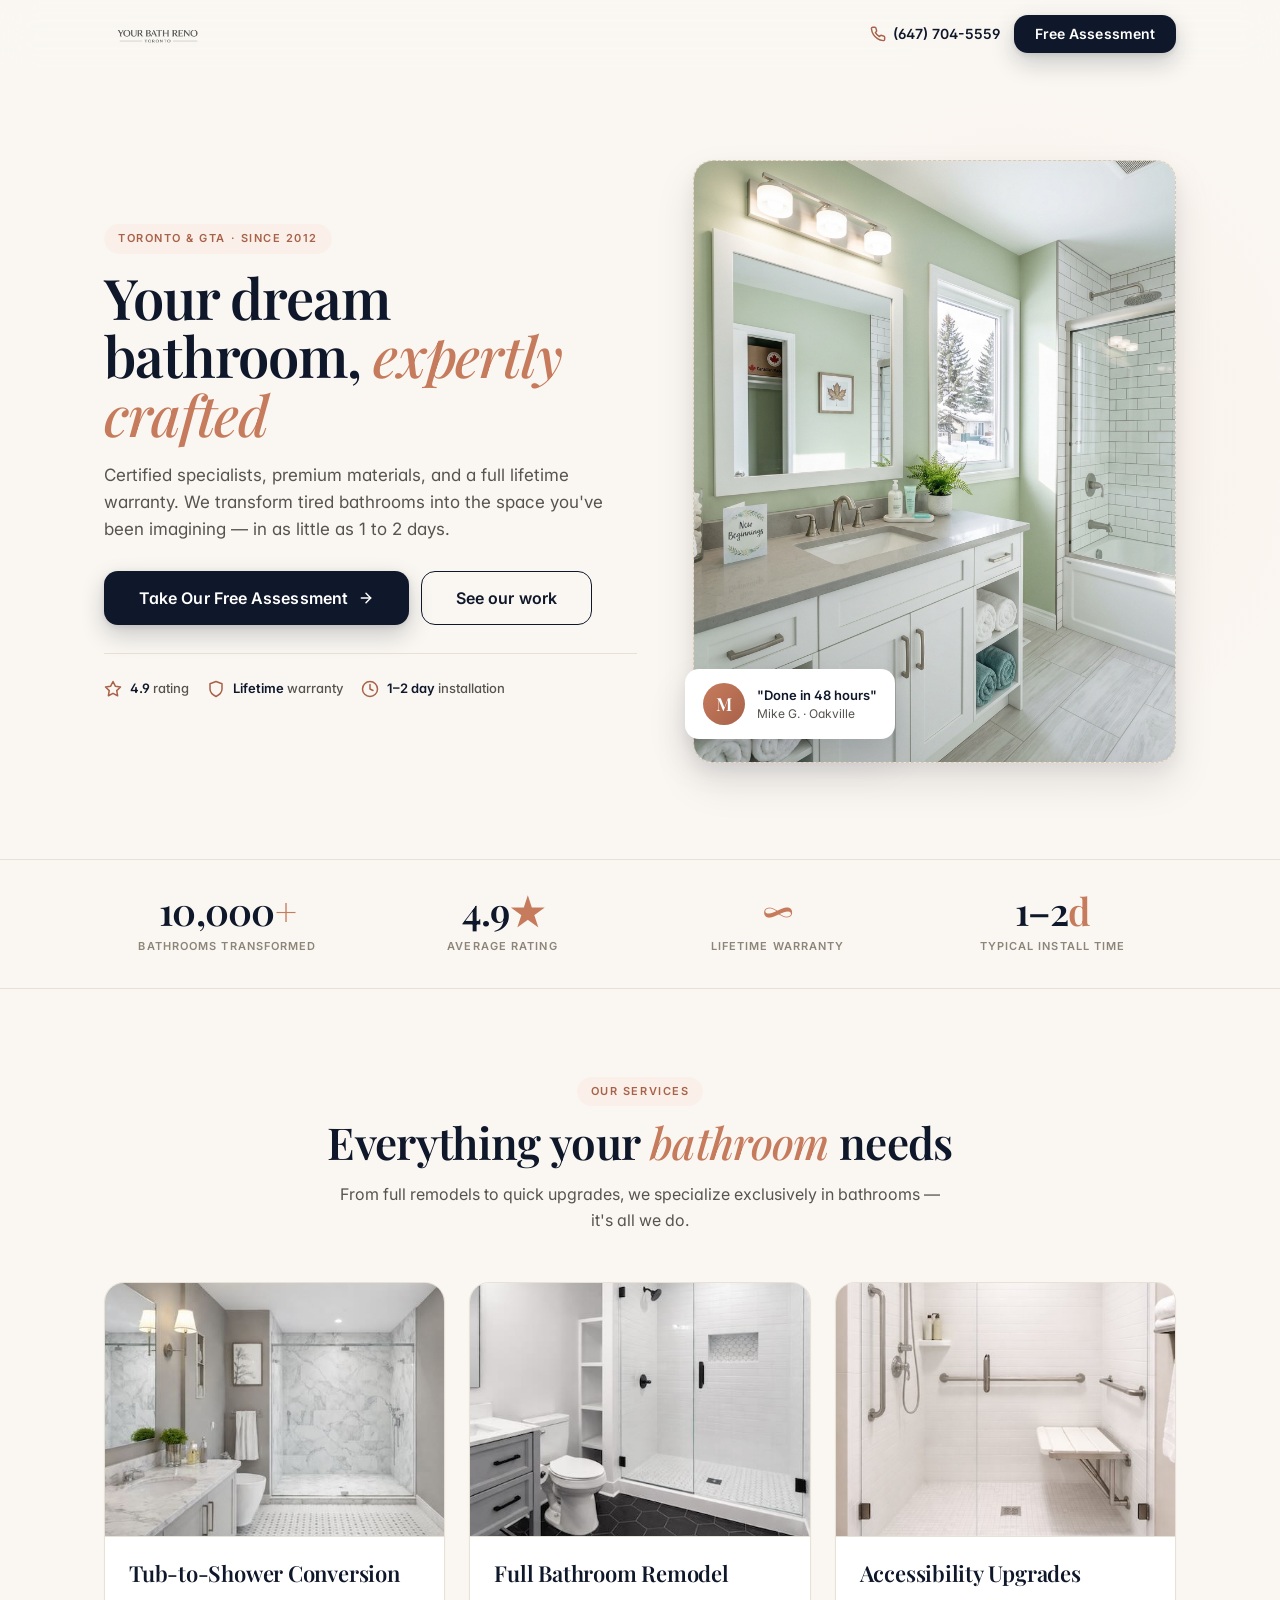
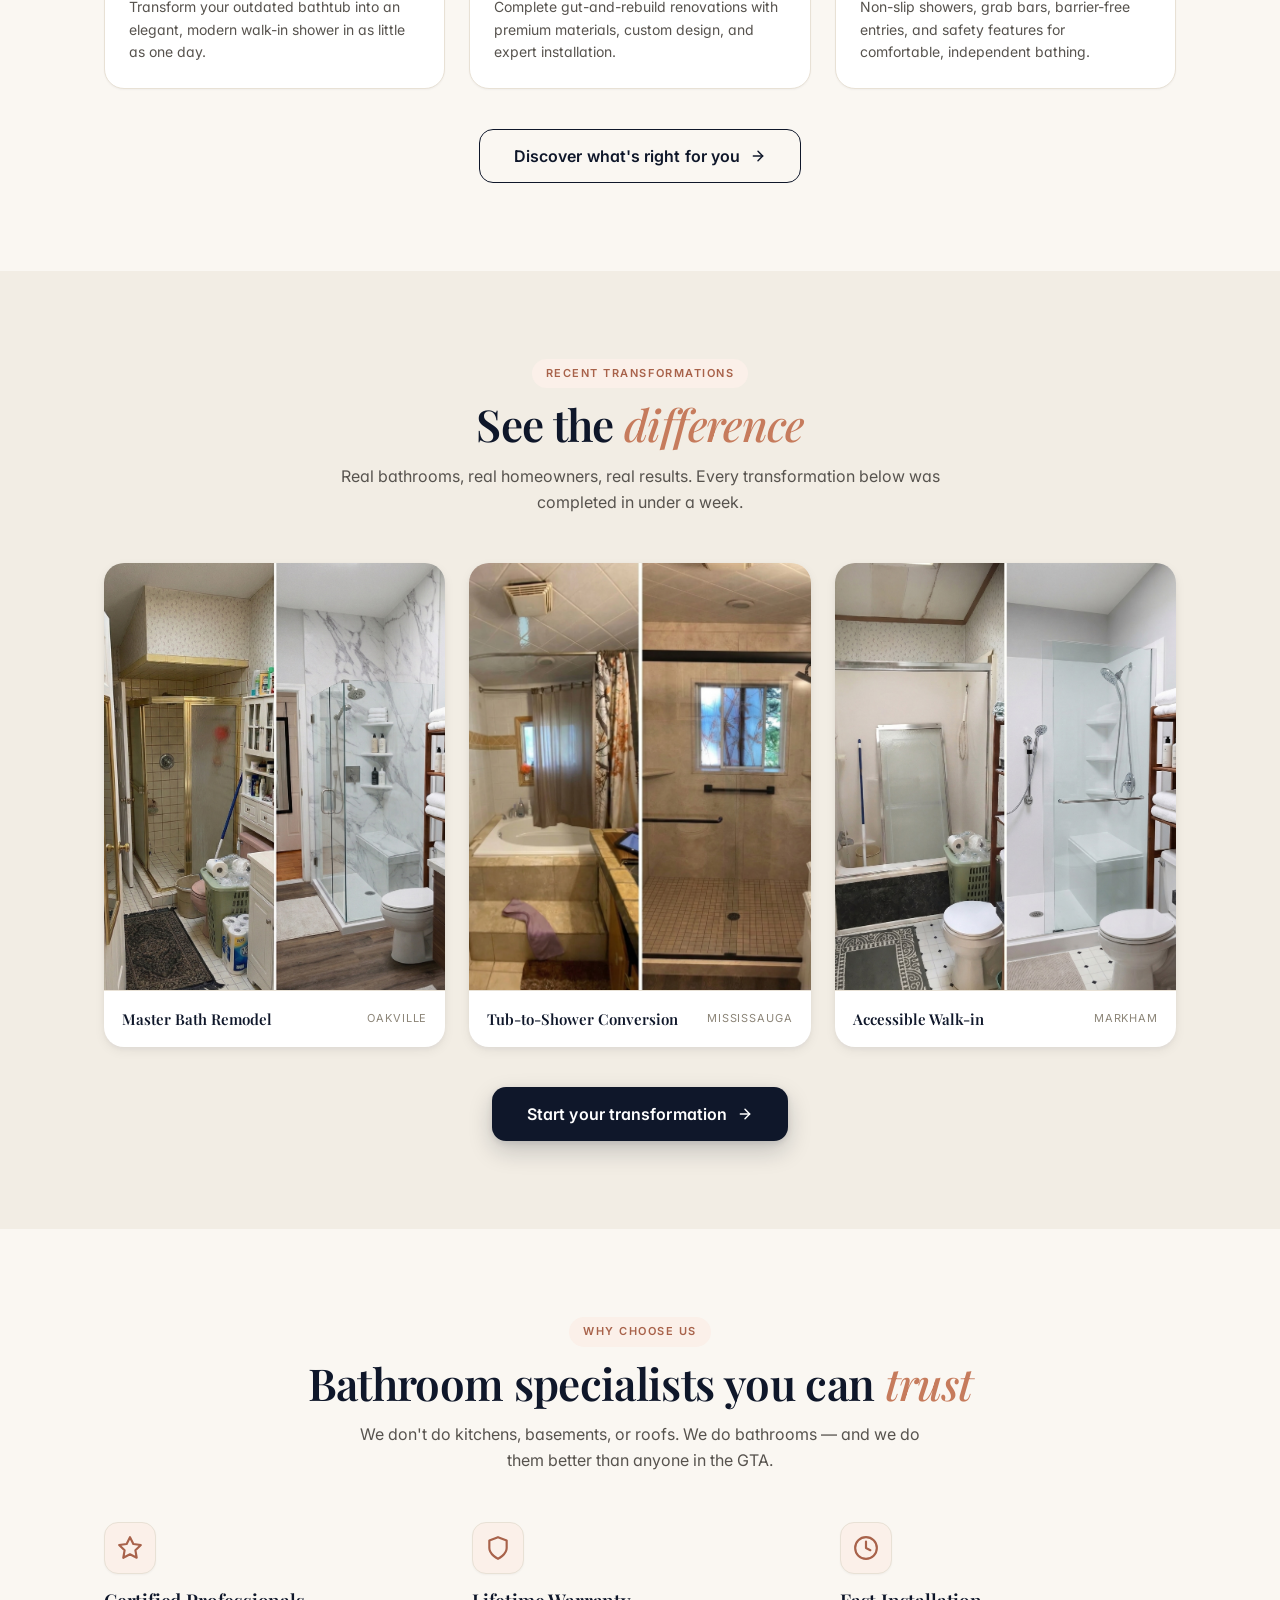
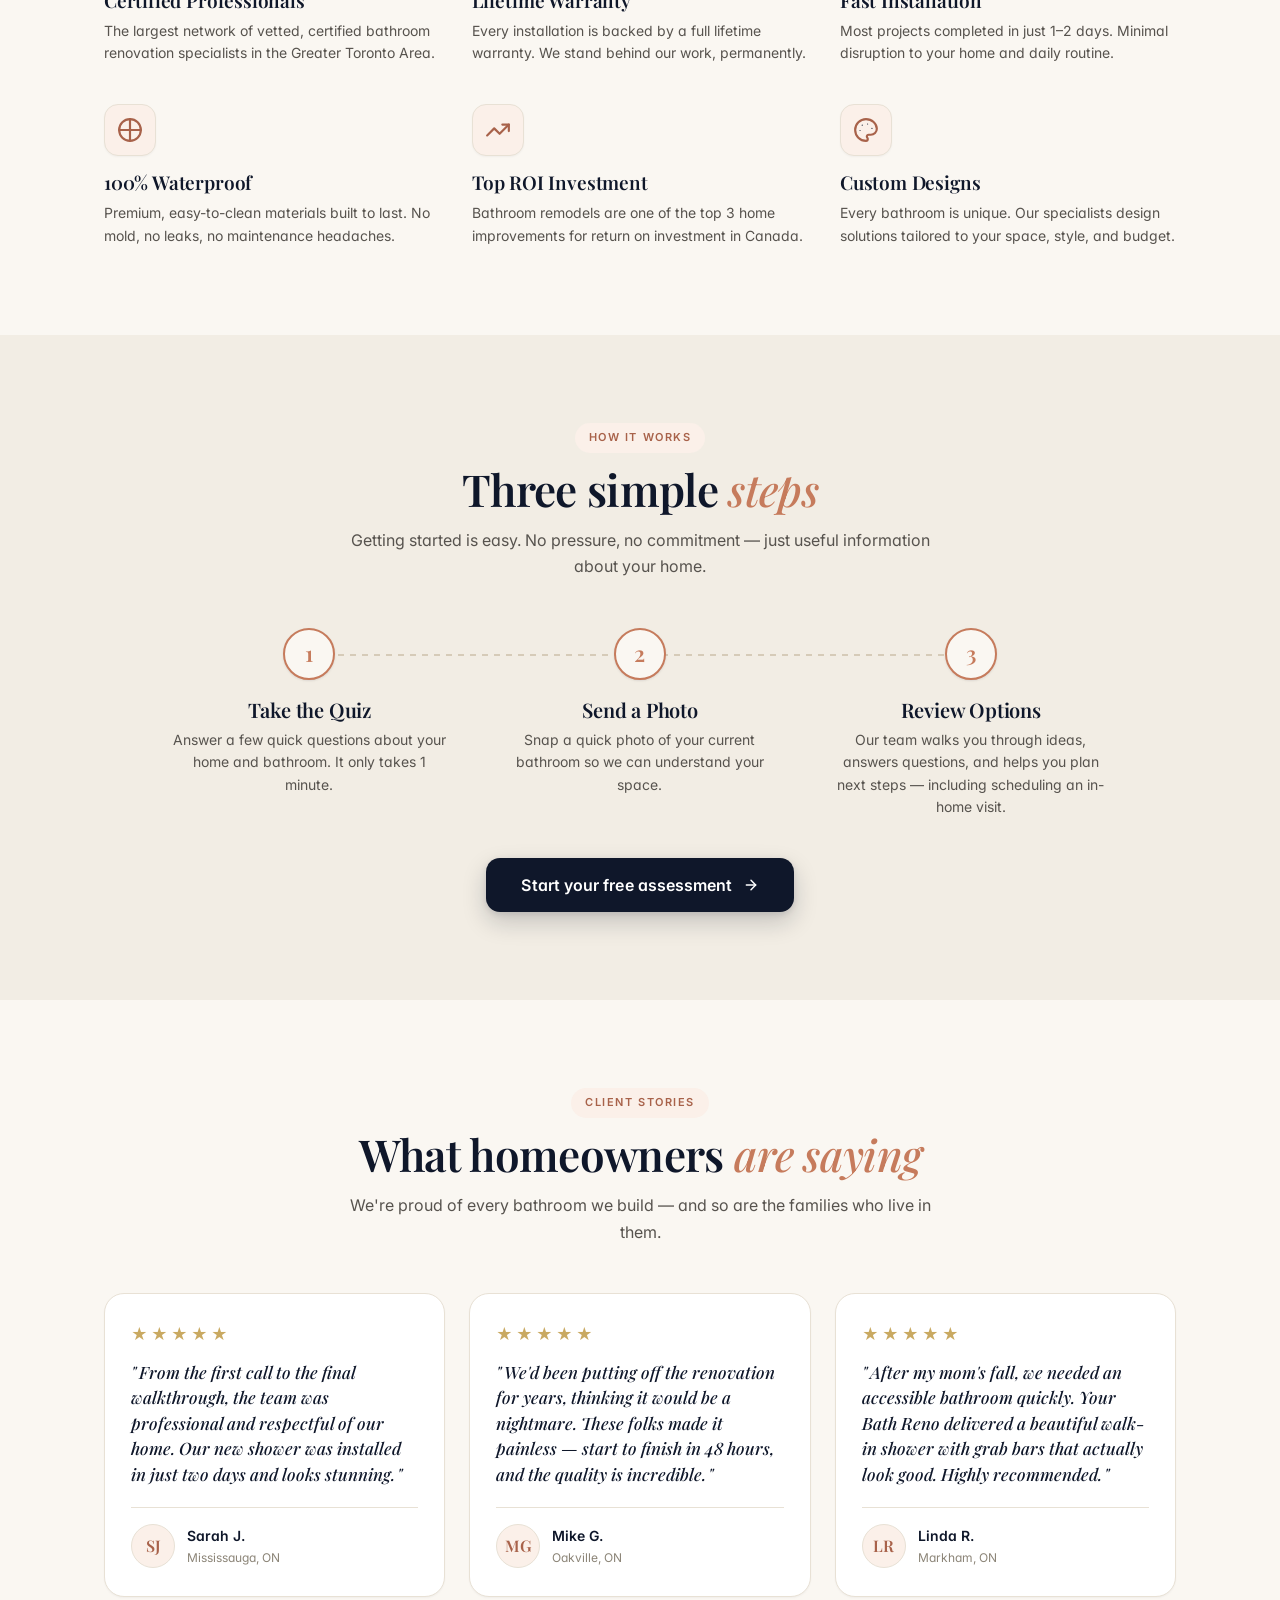
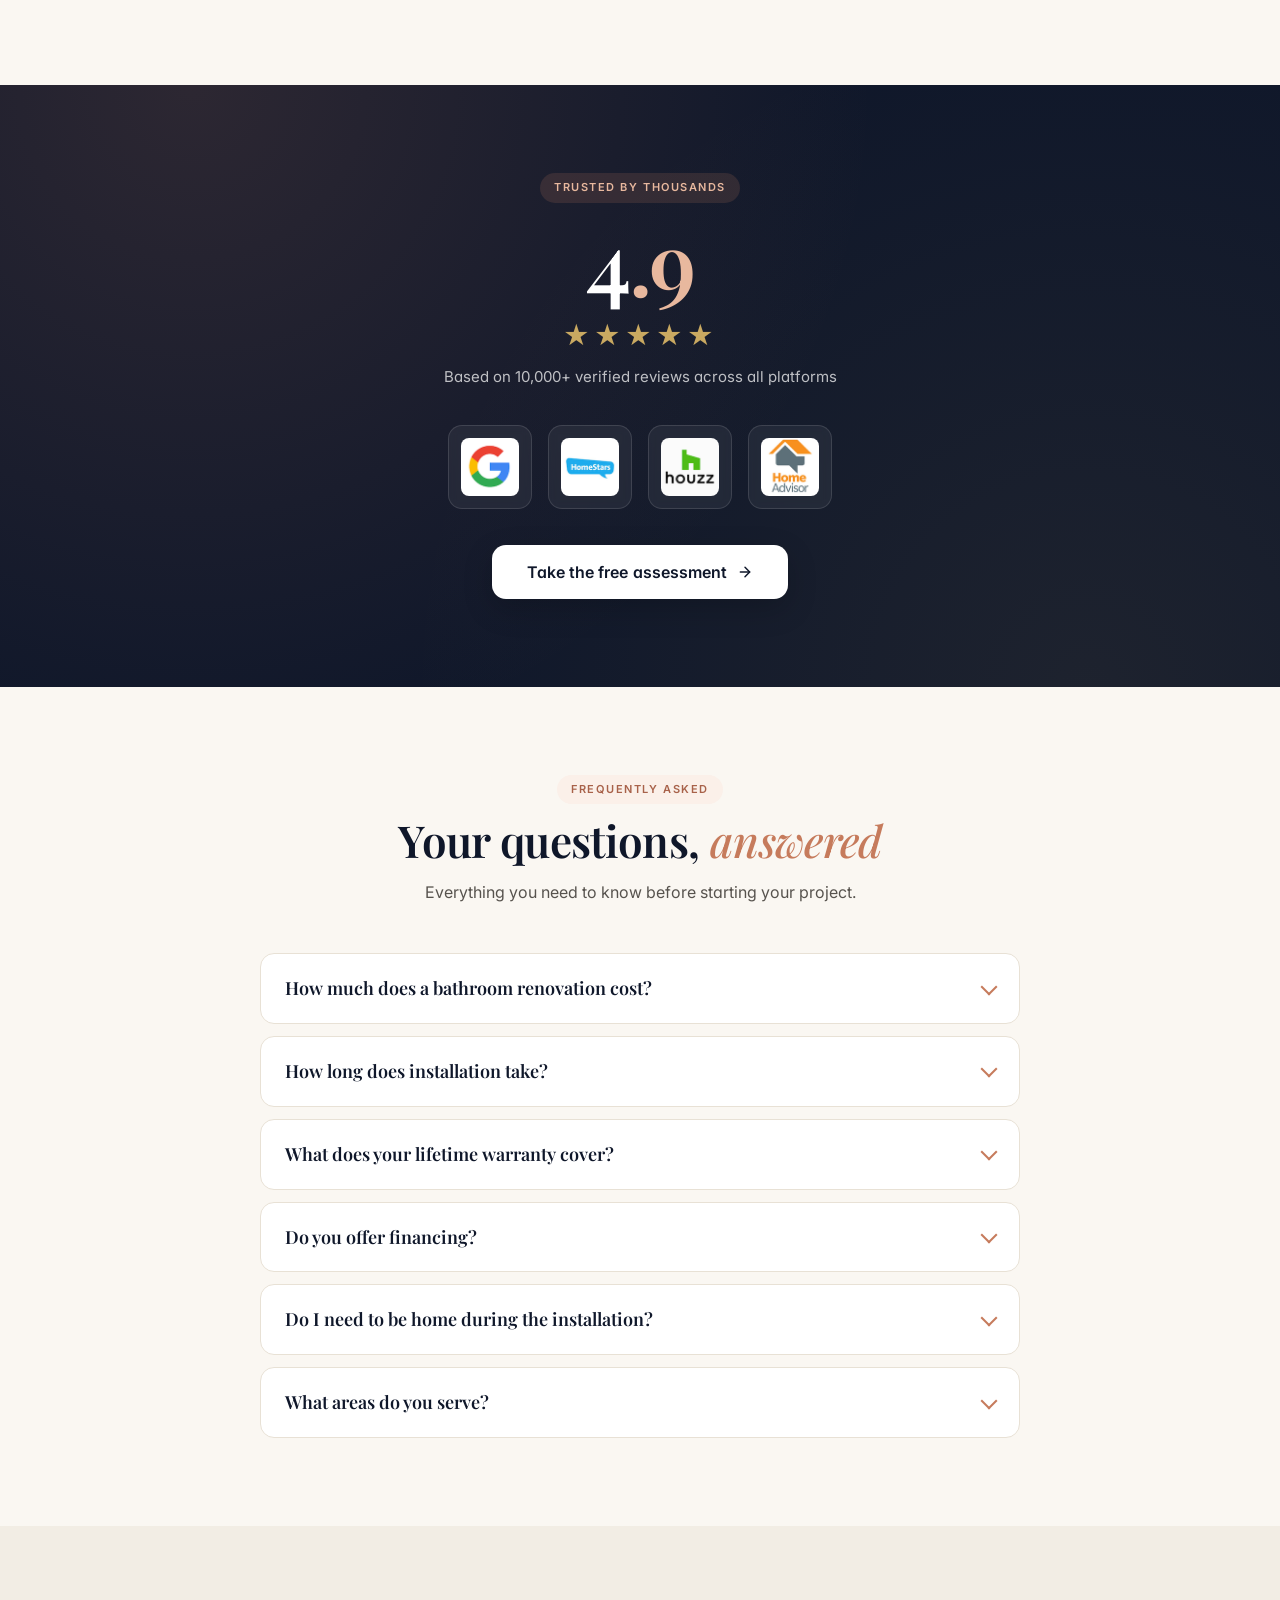
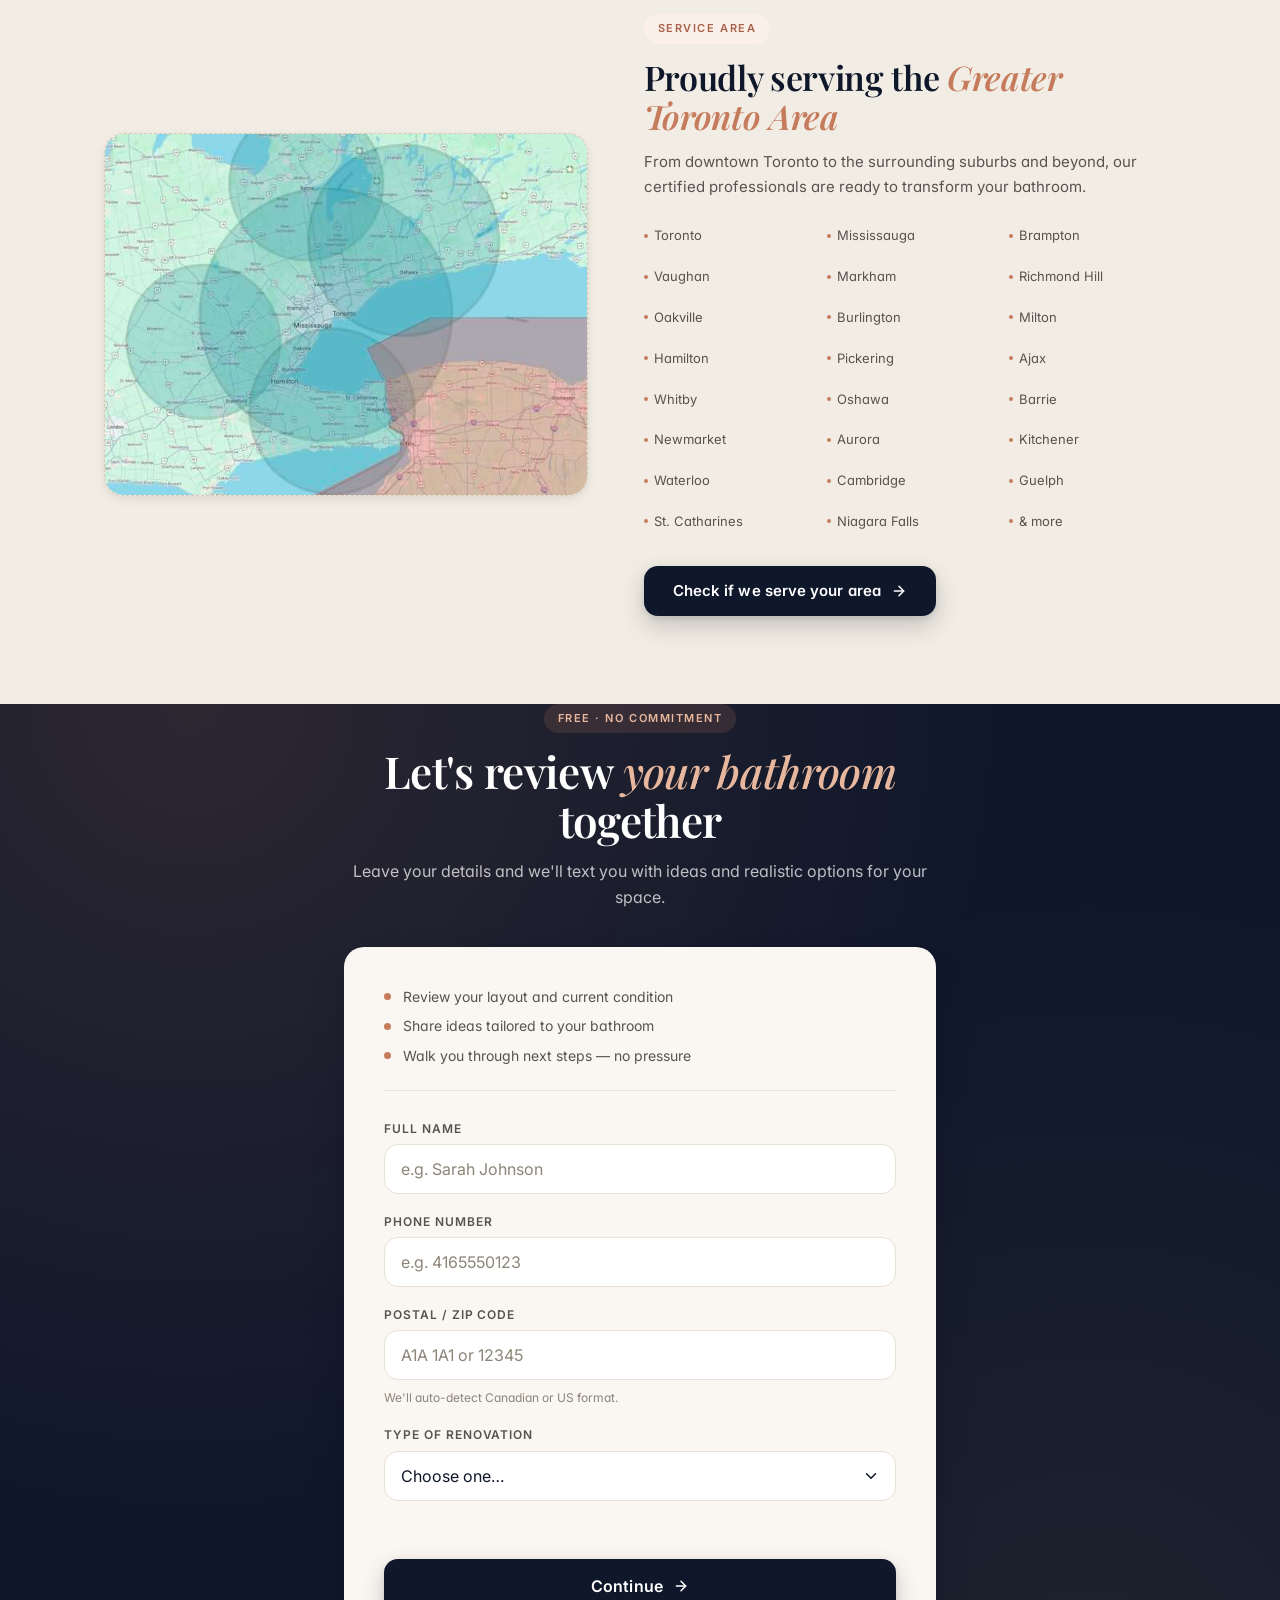
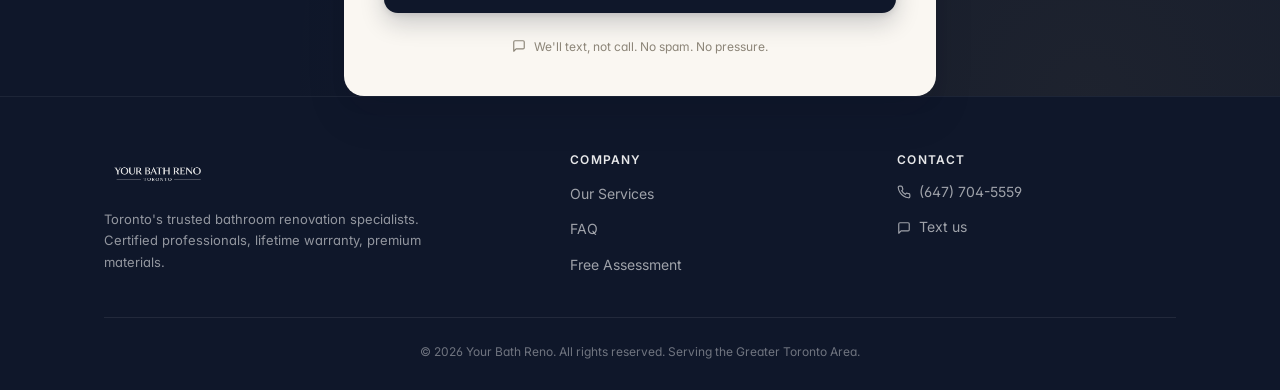
==== landing/index.html @ 9147dcaa "Agregamos formulario en versión landing Y agregamos columna de source" ====
<!DOCTYPE html>
<html lang="en">
<head>
<!-- TikTok Pixel Code Start -->
<script>
!function (w, d, t) {
  w.TiktokAnalyticsObject=t;var ttq=w[t]=w[t]||[];ttq.methods=["page","track","identify","instances","debug","on","off","once","ready","alias","group","enableCookie","disableCookie","holdConsent","revokeConsent","grantConsent"],ttq.setAndDefer=function(t,e){t[e]=function(){t.push([e].concat(Array.prototype.slice.call(arguments,0)))}};for(var i=0;i<ttq.methods.length;i++)ttq.setAndDefer(ttq,ttq.methods[i]);ttq.instance=function(t){for(
var e=ttq._i[t]||[],n=0;n<ttq.methods.length;n++)ttq.setAndDefer(e,ttq.methods[n]);return e},ttq.load=function(e,n){var r="https://analytics.tiktok.com/i18n/pixel/events.js",o=n&&n.partner;ttq._i=ttq._i||{},ttq._i[e]=[],ttq._i[e]._u=r,ttq._t=ttq._t||{},ttq._t[e]=+new Date,ttq._o=ttq._o||{},ttq._o[e]=n||{};n=document.createElement("script")
;n.type="text/javascript",n.async=!0,n.src=r+"?sdkid="+e+"&lib="+t;e=document.getElementsByTagName("script")[0];e.parentNode.insertBefore(n,e)};


  ttq.load('D79QTQBC77UA7GO2TSJG');
  ttq.page();
}(window, document, 'ttq');
</script>
<!-- TikTok Pixel Code End -->
<meta charset="UTF-8">
<meta name="viewport" content="width=device-width,initial-scale=1.0">
<meta name="apple-mobile-web-app-capable" content="yes">
<meta name="theme-color" content="#FAF7F2">
<meta property="og:title" content="Your Bath Reno — Bathroom Renovation Specialists">
<meta property="og:description" content="Toronto's trusted bathroom renovation experts. Certified professionals, lifetime warranty, premium materials.">
<meta property="og:url" content="https://yourbathreno.com">
<meta property="og:image" content="https://yourbathreno.com/preview.jpg">
<script async src="https://www.googletagmanager.com/gtag/js?id=G-YTF6K0LFGK"></script>
<script>
  window.dataLayer = window.dataLayer || [];
  function gtag(){dataLayer.push(arguments);}
  gtag('js', new Date());
  gtag('config', 'G-YTF6K0LFGK');
</script>
<title>Your Bath Reno — Bathroom Renovation Specialists | Toronto & GTA</title>
<link rel="icon" type="image/png" href="../favicon.png">
<link rel="preconnect" href="https://fonts.googleapis.com">
<link rel="preconnect" href="https://fonts.gstatic.com" crossorigin>
<link href="https://fonts.googleapis.com/css2?family=Playfair+Display:ital,wght@0,400;0,500;0,600;0,700;1,500;1,600&family=Inter:wght@400;500;600;700&display=swap" rel="stylesheet">
<style>
/* ═══════════════════════════════════════════════════════════════
   YOUR BATH RENO — LANDING PAGE
   Editorial Warm design system (matches /quiz/)
   Palette: Charcoal + Warm Cream + Copper
   Typography: Playfair Display + Inter
   ═══════════════════════════════════════════════════════════════ */

:root {
  /* Editorial Warm palette */
  --charcoal:        #0F172A;
  --charcoal-800:    #1C2433;
  --charcoal-700:    #2D3748;
  --cream:           #FAF7F2;
  --cream-dark:      #F2EDE4;
  --cream-darker:    #EAE3D4;
  --copper:          #C67B5C;
  --copper-dark:     #A8624A;
  --copper-darker:   #8A4E3A;
  --copper-light:    #E8B89E;
  --copper-tint:     #FBF0E9;
  --border:          #E8E1D5;
  --border-strong:   #D6CBB8;
  --text-dark:       #0F172A;
  --text-mid:        #57534E;
  --text-light:      #8C8578;
  --white:           #FFFFFF;
  --gold:            #C9A961;
  --danger:          #B5443A;

  --radius-sm: 8px;
  --radius:    14px;
  --radius-lg: 20px;
  --radius-xl: 24px;

  --shadow-xs: 0 1px 2px rgba(15,23,42,.04);
  --shadow-sm: 0 1px 3px rgba(15,23,42,.06), 0 1px 2px rgba(15,23,42,.04);
  --shadow:    0 4px 12px rgba(15,23,42,.06), 0 2px 4px rgba(15,23,42,.04);
  --shadow-md: 0 10px 24px rgba(15,23,42,.08), 0 4px 8px rgba(15,23,42,.04);
  --shadow-lg: 0 20px 40px rgba(15,23,42,.1), 0 8px 16px rgba(15,23,42,.05);
  --shadow-copper: 0 10px 28px rgba(198,123,92,.28), 0 2px 6px rgba(198,123,92,.15);

  --font-serif: 'Playfair Display', Georgia, 'Times New Roman', serif;
  --font-sans:  'Inter', -apple-system, BlinkMacSystemFont, 'Segoe UI', sans-serif;

  --ease: cubic-bezier(.2,.8,.2,1);
  --ease-out: cubic-bezier(0,0,.2,1);

  --max-w: 1120px;
  --max-w-text: 720px;
}

*, *::before, *::after { margin: 0; padding: 0; box-sizing: border-box; }
html {
  scroll-behavior: smooth;
  scroll-padding-top: 80px;
}
body {
  font-family: var(--font-sans);
  color: var(--text-dark);
  background: var(--cream);
  overflow-x: hidden;
  -webkit-font-smoothing: antialiased;
  -moz-osx-font-smoothing: grayscale;
  font-feature-settings: 'cv02','cv03','cv04','cv11';
  text-rendering: optimizeLegibility;
  line-height: 1.6;
}
img { display: block; max-width: 100%; }
a { color: inherit; text-decoration: none; }
button { font-family: inherit; background: none; border: 0; cursor: pointer; color: inherit; }
svg { display: block; }
h1, h2, h3, h4 { font-family: var(--font-serif); font-weight: 600; letter-spacing: -.01em; line-height: 1.15; color: var(--charcoal); }

/* ═══ Layout primitives ═══ */
.container { width: 100%; max-width: var(--max-w); margin: 0 auto; padding: 0 24px; }
.section   { padding: 88px 0; position: relative; }
.section-tight { padding: 64px 0; }
.section-alt  { background: var(--cream-dark); }
.section-dark {
  background: var(--charcoal);
  background-image:
    radial-gradient(circle at 15% 0%, rgba(198,123,92,.16), transparent 55%),
    radial-gradient(circle at 85% 100%, rgba(201,169,97,.08), transparent 55%);
  color: var(--white);
}

.eyebrow {
  display: inline-block;
  font-size: 11px;
  font-weight: 600;
  letter-spacing: .14em;
  text-transform: uppercase;
  color: var(--copper-dark);
  padding: 6px 14px;
  background: var(--copper-tint);
  border-radius: 999px;
  margin-bottom: 14px;
}
.section-dark .eyebrow {
  background: rgba(198,123,92,.16);
  color: var(--copper-light);
}
.section-heading { text-align: center; margin-bottom: 48px; }
.section-heading .eyebrow { margin-bottom: 12px; }
.section-title {
  font-size: clamp(28px, 4.5vw, 44px);
  font-weight: 600;
  color: var(--charcoal);
  line-height: 1.1;
  max-width: 720px;
  margin: 0 auto 14px;
  letter-spacing: -.015em;
}
.section-dark .section-title { color: var(--white); }
.section-title .accent { color: var(--copper); font-style: italic; font-weight: 500; }
.section-dark .section-title .accent { color: var(--copper-light); }
.section-subtitle {
  font-size: 16px;
  color: var(--text-mid);
  line-height: 1.65;
  max-width: 600px;
  margin: 0 auto;
}
.section-dark .section-subtitle { color: rgba(255,255,255,.72); }

/* ═══ Buttons ═══ */
.btn {
  display: inline-flex;
  align-items: center;
  gap: 10px;
  padding: 16px 28px;
  border-radius: var(--radius);
  font-family: var(--font-sans);
  font-size: 15px;
  font-weight: 600;
  letter-spacing: .005em;
  cursor: pointer;
  transition: all .25s var(--ease);
  border: 1.5px solid transparent;
  white-space: nowrap;
  line-height: 1;
}
.btn svg { width: 16px; height: 16px; stroke: currentColor; stroke-width: 2.2; fill: none; stroke-linecap: round; stroke-linejoin: round; }
.btn-primary {
  background: var(--charcoal);
  color: var(--white);
  box-shadow: 0 10px 24px rgba(15,23,42,.2), 0 2px 6px rgba(15,23,42,.1);
}
.btn-primary:hover { background: var(--charcoal-800); transform: translateY(-1px); }
.btn-primary:active { transform: translateY(0); }
.btn-copper {
  background: linear-gradient(135deg, var(--copper), var(--copper-dark));
  color: var(--white);
  box-shadow: var(--shadow-copper);
}
.btn-copper:hover { transform: translateY(-1px); filter: brightness(1.05); }
.btn-outline {
  background: transparent;
  color: var(--charcoal);
  border-color: var(--charcoal);
}
.btn-outline:hover { background: var(--charcoal); color: var(--white); }
.section-dark .btn-outline { color: var(--white); border-color: var(--white); }
.section-dark .btn-outline:hover { background: var(--white); color: var(--charcoal); }
.btn-white {
  background: var(--white);
  color: var(--charcoal);
  box-shadow: 0 10px 30px rgba(0,0,0,.18);
}
.btn-white:hover { transform: translateY(-1px); box-shadow: 0 14px 38px rgba(0,0,0,.25); }
.btn-lg { padding: 18px 34px; font-size: 16px; }
.cta-center { text-align: center; margin-top: 40px; }

/* ═══ Image slot (same treatment as quiz) ═══ */
.img-slot {
  position: relative;
  background: linear-gradient(135deg, var(--cream-dark), var(--cream-darker));
  border: 1.5px dashed var(--border-strong);
  border-radius: var(--radius);
  overflow: hidden;
  display: flex;
  align-items: center;
  justify-content: center;
}
.img-slot::before {
  content: attr(data-name) ' · ' attr(data-size);
  font-family: ui-monospace, 'SF Mono', Consolas, monospace;
  font-size: 10px;
  color: var(--text-light);
  padding: 8px 14px;
  text-align: center;
  background: rgba(255,255,255,.75);
  border-radius: 999px;
  white-space: nowrap;
  letter-spacing: .02em;
  z-index: 1;
}
.img-slot img {
  position: absolute;
  inset: 0;
  width: 100%;
  height: 100%;
  object-fit: cover;
  z-index: 2;
}

/* ═══ NAV ═══ */
.nav {
  position: fixed;
  top: 0; left: 0; right: 0;
  z-index: 50;
  background: rgba(250,247,242,.88);
  backdrop-filter: blur(16px);
  -webkit-backdrop-filter: blur(16px);
  border-bottom: 1px solid transparent;
  transition: all .3s var(--ease);
}
.nav.scrolled {
  background: rgba(250,247,242,.96);
  border-bottom-color: var(--border);
  box-shadow: 0 4px 12px rgba(15,23,42,.04);
}
.nav-inner {
  display: flex;
  align-items: center;
  justify-content: space-between;
  padding: 14px 24px;
  max-width: var(--max-w);
  margin: 0 auto;
  gap: 16px;
}
.nav-logo { height: 40px; width: auto; object-fit: contain; }
.nav-right { display: flex; align-items: center; gap: 14px; }
.nav-phone {
  display: none;
  align-items: center;
  gap: 7px;
  font-size: 14px;
  font-weight: 600;
  color: var(--charcoal);
}
.nav-phone svg { width: 16px; height: 16px; stroke: var(--copper-dark); stroke-width: 2.2; fill: none; stroke-linecap: round; stroke-linejoin: round; }
@media (min-width: 640px) { .nav-phone { display: inline-flex; } }
.nav-cta { padding: 11px 20px; font-size: 14px; }

/* ═══ HERO ═══ */
.hero {
  padding: 140px 0 72px;
  background: var(--cream);
  position: relative;
  overflow: hidden;
}
.hero::before {
  content: '';
  position: absolute;
  top: 0; right: -10%;
  width: 60%;
  height: 100%;
  background: radial-gradient(ellipse at center, var(--copper-tint), transparent 70%);
  pointer-events: none;
  opacity: .8;
}
.hero-inner {
  position: relative;
  z-index: 2;
  display: grid;
  grid-template-columns: 1fr;
  gap: 40px;
  align-items: center;
}
@media (min-width: 900px) {
  .hero { padding: 160px 0 96px; }
  .hero-inner { grid-template-columns: 1.05fr .95fr; gap: 56px; }
}
.hero-text { max-width: 560px; }
.hero-title {
  font-size: clamp(34px, 5.5vw, 56px);
  font-weight: 600;
  line-height: 1.05;
  letter-spacing: -.02em;
  margin-bottom: 18px;
  color: var(--charcoal);
}
.hero-title .accent { color: var(--copper); font-style: italic; font-weight: 500; }
.hero-desc {
  font-size: 17px;
  color: var(--text-mid);
  line-height: 1.6;
  margin-bottom: 28px;
  max-width: 500px;
}
.hero-actions {
  display: flex;
  gap: 12px;
  flex-wrap: wrap;
  margin-bottom: 28px;
}
.hero-badges {
  display: flex;
  align-items: center;
  gap: 18px;
  flex-wrap: wrap;
  padding-top: 24px;
  border-top: 1px solid var(--border);
}
.hero-badge {
  display: flex;
  align-items: center;
  gap: 8px;
  font-size: 13px;
  font-weight: 500;
  color: var(--text-mid);
}
.hero-badge svg { width: 18px; height: 18px; stroke: var(--copper-dark); stroke-width: 2; fill: none; stroke-linecap: round; stroke-linejoin: round; flex-shrink: 0; }
.hero-badge strong { color: var(--charcoal); font-weight: 600; }

.hero-visual { position: relative; }
.hero-visual .img-slot { aspect-ratio: 4/5; max-width: 500px; margin-left: auto; border-radius: var(--radius-lg); box-shadow: var(--shadow-lg); }
.hero-floating-card {
  position: absolute;
  left: -8px; bottom: 24px;
  background: var(--white);
  padding: 14px 18px;
  border-radius: var(--radius);
  box-shadow: var(--shadow-lg);
  display: flex;
  align-items: center;
  gap: 12px;
  max-width: 240px;
  z-index: 3;
}
@media (max-width: 899px) { .hero-floating-card { display: none; } }
.hero-floating-card .avatar {
  width: 42px; height: 42px;
  border-radius: 50%;
  background: linear-gradient(135deg, var(--copper), var(--copper-dark));
  display: flex;
  align-items: center;
  justify-content: center;
  color: var(--white);
  font-family: var(--font-serif);
  font-size: 18px;
  font-weight: 600;
  flex-shrink: 0;
}
.hero-floating-card .text { font-size: 12px; color: var(--text-mid); line-height: 1.4; }
.hero-floating-card .text strong { display: block; color: var(--charcoal); font-size: 13px; font-weight: 600; margin-bottom: 2px; }

/* ═══ TRUST BAR ═══ */
.trust-bar {
  background: var(--cream);
  border-top: 1px solid var(--border);
  border-bottom: 1px solid var(--border);
  padding: 32px 0;
}
.trust-grid {
  display: grid;
  grid-template-columns: repeat(2, 1fr);
  gap: 28px;
  text-align: center;
}
@media (min-width: 720px) { .trust-grid { grid-template-columns: repeat(4, 1fr); } }
.trust-stat .num {
  font-family: var(--font-serif);
  font-size: clamp(28px, 4vw, 38px);
  font-weight: 600;
  color: var(--charcoal);
  line-height: 1;
  letter-spacing: -.02em;
}
.trust-stat .num .copper { color: var(--copper); }
.trust-stat .label {
  font-size: 11px;
  font-weight: 600;
  color: var(--text-light);
  text-transform: uppercase;
  letter-spacing: .1em;
  margin-top: 8px;
}

/* ═══ SERVICES ═══ */
.services-grid {
  display: grid;
  grid-template-columns: 1fr;
  gap: 24px;
}
@media (min-width: 640px) { .services-grid { grid-template-columns: repeat(2, 1fr); } }
@media (min-width: 960px) { .services-grid { grid-template-columns: repeat(3, 1fr); } }

.service-card {
  background: var(--white);
  border: 1px solid var(--border);
  border-radius: var(--radius-lg);
  overflow: hidden;
  transition: all .3s var(--ease);
  box-shadow: var(--shadow-xs);
}
.service-card:hover {
  transform: translateY(-4px);
  box-shadow: var(--shadow-lg);
  border-color: var(--border-strong);
}
.service-card .img-slot {
  width: 100%;
  aspect-ratio: 4/3;
  border-radius: 0;
  border: 0;
  border-bottom: 1px solid var(--border);
}
.service-body { padding: 24px; }
.service-body h3 {
  font-size: 22px;
  margin-bottom: 10px;
}
.service-body p {
  font-size: 14px;
  color: var(--text-mid);
  line-height: 1.6;
}

/* ═══ BEFORE / AFTER GALLERY ═══ */
.gallery-grid {
  display: grid;
  grid-template-columns: 1fr;
  gap: 24px;
}
@media (min-width: 720px) { .gallery-grid { grid-template-columns: repeat(3, 1fr); } }
.gallery-item {
  position: relative;
  overflow: hidden;
  border-radius: var(--radius-lg);
  box-shadow: var(--shadow);
  background: var(--white);
}
.gallery-item .img-slot {
  aspect-ratio: 4/5;
  border-radius: 0;
  border: 0;
}
.gallery-caption {
  padding: 16px 18px;
  font-size: 13px;
  color: var(--text-mid);
  display: flex;
  align-items: center;
  justify-content: space-between;
  gap: 12px;
  border-top: 1px solid var(--border);
}
.gallery-caption strong {
  font-family: var(--font-serif);
  font-size: 15px;
  font-weight: 600;
  color: var(--charcoal);
}
.gallery-caption .location { font-size: 11px; color: var(--text-light); text-transform: uppercase; letter-spacing: .08em; }

/* ═══ WHY US ═══ */
.why-grid {
  display: grid;
  grid-template-columns: 1fr;
  gap: 28px;
}
@media (min-width: 640px) { .why-grid { grid-template-columns: repeat(2, 1fr); } }
@media (min-width: 960px) { .why-grid { grid-template-columns: repeat(3, 1fr); gap: 40px 32px; } }
.why-item {
  text-align: left;
}
.why-icon {
  width: 52px; height: 52px;
  border-radius: 14px;
  background: var(--copper-tint);
  border: 1px solid var(--border);
  display: flex;
  align-items: center;
  justify-content: center;
  margin-bottom: 16px;
  box-shadow: var(--shadow-xs);
}
.why-icon svg { width: 26px; height: 26px; stroke: var(--copper-dark); stroke-width: 2; fill: none; stroke-linecap: round; stroke-linejoin: round; }
.why-item h3 {
  font-size: 19px;
  margin-bottom: 8px;
}
.why-item p {
  font-size: 14px;
  color: var(--text-mid);
  line-height: 1.6;
}

/* ═══ HOW IT WORKS ═══ */
.steps {
  display: grid;
  grid-template-columns: 1fr;
  gap: 36px;
  position: relative;
  max-width: 960px;
  margin: 0 auto;
}
@media (min-width: 720px) {
  .steps {
    grid-template-columns: repeat(3, 1fr);
    gap: 32px;
  }
  .steps::before {
    content: '';
    position: absolute;
    top: 26px; left: 16%; right: 16%;
    height: 2px;
    background: repeating-linear-gradient(to right, var(--border-strong) 0 6px, transparent 6px 12px);
    z-index: 0;
  }
}
.step {
  text-align: center;
  padding: 0 12px;
  position: relative;
  z-index: 1;
}
.step-num {
  width: 52px; height: 52px;
  border-radius: 50%;
  background: var(--cream);
  border: 2px solid var(--copper);
  color: var(--copper);
  font-family: var(--font-serif);
  font-size: 22px;
  font-weight: 600;
  display: flex;
  align-items: center;
  justify-content: center;
  margin: 0 auto 18px;
  box-shadow: var(--shadow-sm);
}
.step h3 { font-size: 20px; margin-bottom: 8px; }
.step p { font-size: 14px; color: var(--text-mid); line-height: 1.6; }

/* ═══ TESTIMONIALS ═══ */
.testimonials-grid {
  display: grid;
  grid-template-columns: 1fr;
  gap: 24px;
}
@media (min-width: 720px) { .testimonials-grid { grid-template-columns: repeat(3, 1fr); } }
.testimonial-card {
  background: var(--white);
  border: 1px solid var(--border);
  border-radius: var(--radius-lg);
  padding: 28px 26px;
  box-shadow: var(--shadow-xs);
  display: flex;
  flex-direction: column;
  transition: all .3s var(--ease);
}
.testimonial-card:hover { box-shadow: var(--shadow); transform: translateY(-2px); }
.testimonial-stars {
  color: var(--gold);
  font-size: 16px;
  letter-spacing: 3px;
  margin-bottom: 12px;
}
.testimonial-quote {
  font-family: var(--font-serif);
  font-size: 17px;
  font-style: italic;
  font-weight: 500;
  color: var(--charcoal);
  line-height: 1.5;
  margin-bottom: 20px;
  flex: 1;
}
.testimonial-quote::before { content: '"'; margin-right: 2px; }
.testimonial-quote::after  { content: '"'; margin-left: 2px; }
.testimonial-author {
  display: flex;
  align-items: center;
  gap: 12px;
  padding-top: 16px;
  border-top: 1px solid var(--border);
}
.testimonial-avatar {
  width: 44px; height: 44px;
  border-radius: 50%;
  overflow: hidden;
  flex-shrink: 0;
  background: var(--copper-tint);
  border: 1px solid var(--border);
  position: relative;
}
.testimonial-avatar::before {
  content: attr(data-initials);
  position: absolute;
  inset: 0;
  display: flex;
  align-items: center;
  justify-content: center;
  font-family: var(--font-serif);
  font-size: 16px;
  font-weight: 600;
  color: var(--copper-dark);
}
.testimonial-avatar img {
  position: absolute;
  inset: 0;
  width: 100%;
  height: 100%;
  object-fit: cover;
}
.testimonial-meta .name {
  font-size: 14px;
  font-weight: 600;
  color: var(--charcoal);
}
.testimonial-meta .location {
  font-size: 12px;
  color: var(--text-light);
  margin-top: 1px;
}

/* ═══ REVIEWS (dark section) ═══ */
.reviews-hero { text-align: center; max-width: 560px; margin: 0 auto; }
.reviews-rating {
  font-family: var(--font-serif);
  font-size: clamp(56px, 10vw, 88px);
  font-weight: 600;
  color: var(--white);
  line-height: 1;
  letter-spacing: -.03em;
}
.reviews-rating .decimal { color: var(--copper-light); }
.reviews-stars { color: var(--gold); font-size: 26px; margin: 10px 0; letter-spacing: 4px; }
.reviews-count {
  font-size: 15px;
  color: rgba(255,255,255,.72);
  margin-bottom: 36px;
  line-height: 1.5;
}
.reviews-badges {
  display: flex;
  align-items: center;
  justify-content: center;
  gap: 16px;
  flex-wrap: wrap;
  margin-bottom: 36px;
}
.review-badge {
  width: 84px; height: 84px;
  background: rgba(255,255,255,.06);
  border: 1px solid rgba(255,255,255,.12);
  border-radius: var(--radius);
  display: flex;
  align-items: center;
  justify-content: center;
  backdrop-filter: blur(4px);
  transition: all .3s var(--ease);
}
.review-badge:hover { background: rgba(255,255,255,.1); transform: translateY(-2px); }
.review-badge img { max-width: 58px; max-height: 58px; object-fit: contain; border-radius: 8px; }
.review-badge .fallback { font-size: 11px; font-weight: 600; color: rgba(255,255,255,.85); }

/* ═══ FAQ ═══ */
.faq-list {
  max-width: 760px;
  margin: 0 auto;
  display: flex;
  flex-direction: column;
  gap: 12px;
}
.faq-item {
  background: var(--white);
  border: 1px solid var(--border);
  border-radius: var(--radius);
  overflow: hidden;
  transition: all .25s var(--ease);
}
.faq-item[open] { border-color: var(--copper); box-shadow: var(--shadow); }
.faq-item summary {
  list-style: none;
  cursor: pointer;
  padding: 20px 24px;
  display: flex;
  align-items: center;
  justify-content: space-between;
  gap: 16px;
  font-family: var(--font-serif);
  font-size: 18px;
  font-weight: 600;
  color: var(--charcoal);
}
.faq-item summary::-webkit-details-marker { display: none; }
.faq-item summary::after {
  content: '';
  width: 12px; height: 12px;
  border-right: 2px solid var(--copper);
  border-bottom: 2px solid var(--copper);
  transform: rotate(45deg);
  transition: transform .3s var(--ease);
  flex-shrink: 0;
  margin-bottom: 4px;
}
.faq-item[open] summary::after { transform: rotate(-135deg); margin-bottom: -4px; }
.faq-item .faq-body {
  padding: 0 24px 22px;
  font-size: 15px;
  color: var(--text-mid);
  line-height: 1.65;
}

/* ═══ SERVICE AREA ═══ */
.area-content {
  display: grid;
  grid-template-columns: 1fr;
  gap: 40px;
  align-items: center;
}
@media (min-width: 900px) { .area-content { grid-template-columns: 1fr 1.1fr; gap: 56px; } }
.area-visual .img-slot {
  aspect-ratio: 4/3;
  border-radius: var(--radius-lg);
  box-shadow: var(--shadow);
}
.area-text h3 {
  font-size: clamp(26px, 3.5vw, 34px);
  margin-bottom: 14px;
  line-height: 1.15;
}
.area-text p {
  font-size: 15px;
  color: var(--text-mid);
  line-height: 1.65;
  margin-bottom: 20px;
}
.cities-grid {
  display: grid;
  grid-template-columns: repeat(2, 1fr);
  gap: 8px 16px;
  margin-bottom: 28px;
}
@media (min-width: 520px) { .cities-grid { grid-template-columns: repeat(3, 1fr); } }
.city-chip {
  font-size: 13px;
  color: var(--text-mid);
  padding: 6px 0;
  display: flex;
  align-items: center;
  gap: 6px;
}
.city-chip::before {
  content: '';
  width: 4px; height: 4px;
  border-radius: 50%;
  background: var(--copper);
  flex-shrink: 0;
}

/* ═══ FINAL CTA ═══ */
.final-cta {
  text-align: center;
  padding: 96px 24px;
  max-width: 760px;
  margin: 0 auto;
}
.final-cta h2 {
  font-size: clamp(32px, 5vw, 48px);
  color: var(--white);
  line-height: 1.1;
  margin-bottom: 18px;
  letter-spacing: -.02em;
}
.final-cta h2 .accent { color: var(--copper-light); font-style: italic; font-weight: 500; }
.final-cta p {
  font-size: 16px;
  color: rgba(255,255,255,.75);
  line-height: 1.65;
  margin-bottom: 32px;
  max-width: 520px;
  margin-left: auto;
  margin-right: auto;
}

/* ═══ FOOTER ═══ */
.footer {
  background: var(--charcoal);
  color: rgba(255,255,255,.65);
  padding: 56px 0 28px;
  border-top: 1px solid rgba(255,255,255,.06);
}
.footer-grid {
  display: grid;
  grid-template-columns: 1fr;
  gap: 36px;
  margin-bottom: 40px;
}
@media (min-width: 720px) { .footer-grid { grid-template-columns: 1.5fr 1fr 1fr; gap: 48px; } }
.footer-brand .footer-logo { height: 40px; margin-bottom: 16px; }
.footer-brand p { font-size: 13px; color: rgba(255,255,255,.55); line-height: 1.65; max-width: 320px; }
.footer-col h4 {
  font-family: var(--font-sans);
  font-size: 12px;
  font-weight: 600;
  color: rgba(255,255,255,.9);
  letter-spacing: .1em;
  text-transform: uppercase;
  margin-bottom: 14px;
}
.footer-col ul { list-style: none; display: flex; flex-direction: column; gap: 10px; }
.footer-col a {
  color: rgba(255,255,255,.6);
  font-size: 14px;
  transition: color .2s var(--ease);
  display: inline-flex;
  align-items: center;
  gap: 8px;
}
.footer-col a:hover { color: var(--copper-light); }
.footer-col svg { width: 14px; height: 14px; stroke: currentColor; stroke-width: 2; fill: none; stroke-linecap: round; stroke-linejoin: round; }

.footer-copy {
  text-align: center;
  font-size: 12px;
  color: rgba(255,255,255,.4);
  padding-top: 24px;
  border-top: 1px solid rgba(255,255,255,.08);
}

/* ═══ Reveal on scroll ═══ */
.reveal {
  opacity: 0;
  transform: translateY(24px);
  transition: opacity .7s var(--ease), transform .7s var(--ease);
}
.reveal.visible { opacity: 1; transform: translateY(0); }

/* ═══ Accessibility ═══ */
@media (prefers-reduced-motion: reduce) {
  *, *::before, *::after {
    animation-duration: .01ms !important;
    animation-iteration-count: 1 !important;
    transition-duration: .01ms !important;
    scroll-behavior: auto !important;
  }
  .reveal { opacity: 1; transform: none; }
}
a:focus-visible, button:focus-visible, .btn:focus-visible, summary:focus-visible {
  outline: 2px solid var(--copper);
  outline-offset: 3px;
  border-radius: var(--radius-sm);
}

/* ═══ FORM SECTION (landing) ═══ */
.form-container { max-width: 640px; }
.form-heading { text-align: center; margin-bottom: 36px; }
.form-heading .section-title { color: var(--white); max-width: 520px; }
.form-heading .section-subtitle { color: rgba(255,255,255,.72); }

.form-wrap {
  background: var(--cream);
  border-radius: var(--radius-lg);
  padding: 32px 28px;
  box-shadow: var(--shadow-lg);
}
@media (min-width: 640px) { .form-wrap { padding: 40px 40px; } }

.form-features {
  display: flex;
  flex-direction: column;
  gap: 10px;
  margin-bottom: 28px;
  padding-bottom: 24px;
  border-bottom: 1px solid var(--border);
}
.form-feature {
  display: flex;
  align-items: center;
  gap: 12px;
  font-size: 14px;
  color: var(--text-mid);
  line-height: 1.4;
}
.form-feature-dot {
  width: 7px; height: 7px;
  border-radius: 50%;
  background: var(--copper);
  flex-shrink: 0;
}

.lead-form { display: flex; flex-direction: column; gap: 18px; }
.form-row { display: flex; flex-direction: column; gap: 6px; }
.form-label {
  font-size: 12px;
  font-weight: 600;
  color: var(--text-mid);
  text-transform: uppercase;
  letter-spacing: .08em;
}
.form-input {
  width: 100%;
  padding: 14px 16px;
  border: 1.5px solid var(--border);
  border-radius: var(--radius);
  font-family: var(--font-sans);
  font-size: 16px;
  color: var(--charcoal);
  background: var(--white);
  transition: all .2s var(--ease);
  outline: none;
  appearance: none;
  -webkit-appearance: none;
}
.form-input::placeholder { color: var(--text-light); font-weight: 400; }
.form-input:focus {
  border-color: var(--copper);
  box-shadow: 0 0 0 3px rgba(198,123,92,.14);
}
.form-input.invalid {
  border-color: var(--danger);
  box-shadow: 0 0 0 3px rgba(181,68,58,.12);
}

.select-wrap { position: relative; }
.form-select {
  padding-right: 44px;
  cursor: pointer;
}
.select-caret {
  position: absolute;
  right: 16px;
  top: 50%;
  transform: translateY(-50%);
  width: 18px; height: 18px;
  stroke: var(--charcoal);
  stroke-width: 2;
  fill: none;
  stroke-linecap: round;
  stroke-linejoin: round;
  pointer-events: none;
}

.form-hint { font-size: 12px; color: var(--text-light); margin-top: 2px; }
.form-error {
  font-size: 13px;
  color: var(--danger);
  font-weight: 500;
  min-height: 18px;
  margin: -4px 0 0;
}

.form-submit {
  width: 100%;
  justify-content: center;
  margin-top: 8px;
}
.form-submit.sending { opacity: .7; pointer-events: none; }
.form-submit.sending .submit-label::after { content: '…'; }

.form-privacy {
  display: flex;
  align-items: center;
  justify-content: center;
  gap: 8px;
  font-size: 12px;
  color: var(--text-light);
  margin-top: 6px;
}
.form-privacy svg { width: 14px; height: 14px; stroke: var(--text-light); stroke-width: 2; fill: none; stroke-linecap: round; stroke-linejoin: round; }
</style>
</head>
<body>

<!-- ═══ NAV ═══ -->
<nav class="nav" id="nav">
  <div class="nav-inner">
    <a href="#top" aria-label="Home"><img src="../logo.png" alt="Your Bath Reno" class="nav-logo"></a>
    <div class="nav-right">
      <a href="tel:+16477045559" class="nav-phone">
        <svg viewBox="0 0 24 24"><path d="M22 16.92v3a2 2 0 0 1-2.18 2 19.79 19.79 0 0 1-8.63-3.07 19.5 19.5 0 0 1-6-6 19.79 19.79 0 0 1-3.07-8.67A2 2 0 0 1 4.11 2h3a2 2 0 0 1 2 1.72 12.84 12.84 0 0 0 .7 2.81 2 2 0 0 1-.45 2.11L8.09 9.91a16 16 0 0 0 6 6l1.27-1.27a2 2 0 0 1 2.11-.45 12.84 12.84 0 0 0 2.81.7A2 2 0 0 1 22 16.92z"/></svg>
        (647) 704-5559
      </a>
      <a href="#form" class="btn btn-primary nav-cta">Free Assessment</a>
    </div>
  </div>
</nav>

<!-- ═══ HERO ═══ -->
<section class="hero" id="top">
  <div class="container hero-inner">
    <div class="hero-text">
      <span class="eyebrow">Toronto & GTA · Since 2012</span>
      <h1 class="hero-title">Your dream bathroom, <span class="accent">expertly crafted</span></h1>
      <p class="hero-desc">Certified specialists, premium materials, and a full lifetime warranty. We transform tired bathrooms into the space you've been imagining — in as little as 1 to 2 days.</p>
      <div class="hero-actions">
        <a href="#form" class="btn btn-primary btn-lg">Take Our Free Assessment
          <svg viewBox="0 0 24 24"><path d="M5 12h14"/><path d="m12 5 7 7-7 7"/></svg>
        </a>
        <a href="#services" class="btn btn-outline btn-lg">See our work</a>
      </div>
      <div class="hero-badges">
        <div class="hero-badge">
          <svg viewBox="0 0 24 24"><polygon points="12 2 15.09 8.26 22 9.27 17 14.14 18.18 21.02 12 17.77 5.82 21.02 7 14.14 2 9.27 8.91 8.26 12 2"/></svg>
          <span><strong>4.9</strong> rating</span>
        </div>
        <div class="hero-badge">
          <svg viewBox="0 0 24 24"><path d="M12 22s8-4 8-10V5l-8-3-8 3v7c0 6 8 10 8 10z"/></svg>
          <span><strong>Lifetime</strong> warranty</span>
        </div>
        <div class="hero-badge">
          <svg viewBox="0 0 24 24"><circle cx="12" cy="12" r="10"/><polyline points="12 6 12 12 16 14"/></svg>
          <span><strong>1–2 day</strong> installation</span>
        </div>
      </div>
    </div>
    <div class="hero-visual">
      <div class="img-slot" data-name="hero-main.jpg" data-size="1000×1250">
        <img src="../images/hero-main.jpg" alt="Premium finished bathroom" onerror="this.style.display='none'">
      </div>
      <div class="hero-floating-card">
        <div class="avatar">M</div>
        <div class="text"><strong>"Done in 48 hours"</strong>Mike G. · Oakville</div>
      </div>
    </div>
  </div>
</section>

<!-- ═══ TRUST BAR ═══ -->
<section class="trust-bar">
  <div class="container trust-grid">
    <div class="trust-stat">
      <div class="num">10,000<span class="copper">+</span></div>
      <div class="label">Bathrooms transformed</div>
    </div>
    <div class="trust-stat">
      <div class="num">4.9<span class="copper">★</span></div>
      <div class="label">Average rating</div>
    </div>
    <div class="trust-stat">
      <div class="num"><span class="copper">∞</span></div>
      <div class="label">Lifetime warranty</div>
    </div>
    <div class="trust-stat">
      <div class="num">1–2<span class="copper">d</span></div>
      <div class="label">Typical install time</div>
    </div>
  </div>
</section>

<!-- ═══ SERVICES ═══ -->
<section class="section" id="services">
  <div class="container">
    <div class="section-heading reveal">
      <span class="eyebrow">Our Services</span>
      <h2 class="section-title">Everything your <span class="accent">bathroom</span> needs</h2>
      <p class="section-subtitle">From full remodels to quick upgrades, we specialize exclusively in bathrooms — it's all we do.</p>
    </div>
    <div class="services-grid">

      <div class="service-card reveal">
        <div class="img-slot" data-name="service-shower.jpg" data-size="800×600">
          <img src="../images/service-shower.jpg" alt="Tub-to-shower conversion" onerror="this.style.display='none'">
        </div>
        <div class="service-body">
          <h3>Tub-to-Shower Conversion</h3>
          <p>Transform your outdated bathtub into an elegant, modern walk-in shower in as little as one day.</p>
        </div>
      </div>

      <div class="service-card reveal">
        <div class="img-slot" data-name="service-remodel.jpg" data-size="800×600">
          <img src="../images/service-remodel.jpg" alt="Full bathroom remodel" onerror="this.style.display='none'">
        </div>
        <div class="service-body">
          <h3>Full Bathroom Remodel</h3>
          <p>Complete gut-and-rebuild renovations with premium materials, custom design, and expert installation.</p>
        </div>
      </div>

      <div class="service-card reveal">
        <div class="img-slot" data-name="service-accessibility.jpg" data-size="800×600">
          <img src="../images/service-accessibility.jpg" alt="Accessibility upgrades" onerror="this.style.display='none'">
        </div>
        <div class="service-body">
          <h3>Accessibility Upgrades</h3>
          <p>Non-slip showers, grab bars, barrier-free entries, and safety features for comfortable, independent bathing.</p>
        </div>
      </div>

    </div>
    <div class="cta-center">
      <a href="#form" class="btn btn-outline btn-lg">Discover what's right for you
        <svg viewBox="0 0 24 24"><path d="M5 12h14"/><path d="m12 5 7 7-7 7"/></svg>
      </a>
    </div>
  </div>
</section>

<!-- ═══ BEFORE / AFTER GALLERY ═══ -->
<section class="section section-alt">
  <div class="container">
    <div class="section-heading reveal">
      <span class="eyebrow">Recent Transformations</span>
      <h2 class="section-title">See the <span class="accent">difference</span></h2>
      <p class="section-subtitle">Real bathrooms, real homeowners, real results. Every transformation below was completed in under a week.</p>
    </div>
    <div class="gallery-grid">

      <div class="gallery-item reveal">
        <div class="img-slot" data-name="gallery-1.jpg" data-size="800×1000">
          <img src="../images/gallery-1.jpg" alt="Before and after bathroom transformation 1" onerror="this.style.display='none'">
        </div>
        <div class="gallery-caption">
          <strong>Master Bath Remodel</strong>
          <span class="location">Oakville</span>
        </div>
      </div>

      <div class="gallery-item reveal">
        <div class="img-slot" data-name="gallery-2.jpg" data-size="800×1000">
          <img src="../images/gallery-2.jpg" alt="Before and after bathroom transformation 2" onerror="this.style.display='none'">
        </div>
        <div class="gallery-caption">
          <strong>Tub-to-Shower Conversion</strong>
          <span class="location">Mississauga</span>
        </div>
      </div>

      <div class="gallery-item reveal">
        <div class="img-slot" data-name="gallery-3.jpg" data-size="800×1000">
          <img src="../images/gallery-3.jpg" alt="Before and after bathroom transformation 3" onerror="this.style.display='none'">
        </div>
        <div class="gallery-caption">
          <strong>Accessible Walk-in</strong>
          <span class="location">Markham</span>
        </div>
      </div>

    </div>
    <div class="cta-center">
      <a href="#form" class="btn btn-primary btn-lg">Start your transformation
        <svg viewBox="0 0 24 24"><path d="M5 12h14"/><path d="m12 5 7 7-7 7"/></svg>
      </a>
    </div>
  </div>
</section>

<!-- ═══ WHY US ═══ -->
<section class="section">
  <div class="container">
    <div class="section-heading reveal">
      <span class="eyebrow">Why Choose Us</span>
      <h2 class="section-title">Bathroom specialists you can <span class="accent">trust</span></h2>
      <p class="section-subtitle">We don't do kitchens, basements, or roofs. We do bathrooms — and we do them better than anyone in the GTA.</p>
    </div>
    <div class="why-grid">

      <div class="why-item reveal">
        <div class="why-icon"><svg viewBox="0 0 24 24"><path d="M12 2l3.09 6.26L22 9.27l-5 4.87 1.18 6.88L12 17.77l-6.18 3.25L7 14.14 2 9.27l6.91-1.01L12 2z"/></svg></div>
        <h3>Certified Professionals</h3>
        <p>The largest network of vetted, certified bathroom renovation specialists in the Greater Toronto Area.</p>
      </div>

      <div class="why-item reveal">
        <div class="why-icon"><svg viewBox="0 0 24 24"><path d="M12 22s8-4 8-10V5l-8-3-8 3v7c0 6 8 10 8 10z"/></svg></div>
        <h3>Lifetime Warranty</h3>
        <p>Every installation is backed by a full lifetime warranty. We stand behind our work, permanently.</p>
      </div>

      <div class="why-item reveal">
        <div class="why-icon"><svg viewBox="0 0 24 24"><circle cx="12" cy="12" r="10"/><polyline points="12 6 12 12 16 14"/></svg></div>
        <h3>Fast Installation</h3>
        <p>Most projects completed in just 1–2 days. Minimal disruption to your home and daily routine.</p>
      </div>

      <div class="why-item reveal">
        <div class="why-icon"><svg viewBox="0 0 24 24"><path d="M12 2v20M2 12h20"/><circle cx="12" cy="12" r="10"/></svg></div>
        <h3>100% Waterproof</h3>
        <p>Premium, easy-to-clean materials built to last. No mold, no leaks, no maintenance headaches.</p>
      </div>

      <div class="why-item reveal">
        <div class="why-icon"><svg viewBox="0 0 24 24"><polyline points="22 7 13.5 15.5 8.5 10.5 2 17"/><polyline points="16 7 22 7 22 13"/></svg></div>
        <h3>Top ROI Investment</h3>
        <p>Bathroom remodels are one of the top 3 home improvements for return on investment in Canada.</p>
      </div>

      <div class="why-item reveal">
        <div class="why-icon"><svg viewBox="0 0 24 24"><circle cx="13.5" cy="6.5" r=".5" fill="currentColor" stroke="none"/><circle cx="17.5" cy="10.5" r=".5" fill="currentColor" stroke="none"/><circle cx="8.5" cy="7.5" r=".5" fill="currentColor" stroke="none"/><circle cx="6.5" cy="12.5" r=".5" fill="currentColor" stroke="none"/><path d="M12 2C6.5 2 2 6.5 2 12s4.5 10 10 10c.926 0 1.648-.746 1.648-1.688 0-.437-.18-.835-.437-1.125-.29-.289-.438-.652-.438-1.125a1.64 1.64 0 0 1 1.668-1.668h1.996c3.051 0 5.555-2.503 5.555-5.554C21.965 6.012 17.461 2 12 2z"/></svg></div>
        <h3>Custom Designs</h3>
        <p>Every bathroom is unique. Our specialists design solutions tailored to your space, style, and budget.</p>
      </div>

    </div>
  </div>
</section>

<!-- ═══ HOW IT WORKS ═══ -->
<section class="section section-alt">
  <div class="container">
    <div class="section-heading reveal">
      <span class="eyebrow">How It Works</span>
      <h2 class="section-title">Three simple <span class="accent">steps</span></h2>
      <p class="section-subtitle">Getting started is easy. No pressure, no commitment — just useful information about your home.</p>
    </div>
    <div class="steps">

      <div class="step reveal">
        <div class="step-num">1</div>
        <h3>Take the Quiz</h3>
        <p>Answer a few quick questions about your home and bathroom. It only takes 1 minute.</p>
      </div>

      <div class="step reveal">
        <div class="step-num">2</div>
        <h3>Send a Photo</h3>
        <p>Snap a quick photo of your current bathroom so we can understand your space.</p>
      </div>

      <div class="step reveal">
        <div class="step-num">3</div>
        <h3>Review Options</h3>
        <p>Our team walks you through ideas, answers questions, and helps you plan next steps — including scheduling an in-home visit.</p>
      </div>

    </div>
    <div class="cta-center">
      <a href="#form" class="btn btn-primary btn-lg">Start your free assessment
        <svg viewBox="0 0 24 24"><path d="M5 12h14"/><path d="m12 5 7 7-7 7"/></svg>
      </a>
    </div>
  </div>
</section>

<!-- ═══ TESTIMONIALS ═══ -->
<section class="section">
  <div class="container">
    <div class="section-heading reveal">
      <span class="eyebrow">Client Stories</span>
      <h2 class="section-title">What homeowners <span class="accent">are saying</span></h2>
      <p class="section-subtitle">We're proud of every bathroom we build — and so are the families who live in them.</p>
    </div>
    <div class="testimonials-grid">

      <div class="testimonial-card reveal">
        <div class="testimonial-stars">★★★★★</div>
        <p class="testimonial-quote">From the first call to the final walkthrough, the team was professional and respectful of our home. Our new shower was installed in just two days and looks stunning.</p>
        <div class="testimonial-author">
          <div class="testimonial-avatar" data-initials="SJ">
            <img src="../images/testimonial-1.jpg" alt="Sarah J." onerror="this.style.display='none'">
          </div>
          <div class="testimonial-meta">
            <div class="name">Sarah J.</div>
            <div class="location">Mississauga, ON</div>
          </div>
        </div>
      </div>

      <div class="testimonial-card reveal">
        <div class="testimonial-stars">★★★★★</div>
        <p class="testimonial-quote">We'd been putting off the renovation for years, thinking it would be a nightmare. These folks made it painless — start to finish in 48 hours, and the quality is incredible.</p>
        <div class="testimonial-author">
          <div class="testimonial-avatar" data-initials="MG">
            <img src="../images/testimonial-2.jpg" alt="Mike G." onerror="this.style.display='none'">
          </div>
          <div class="testimonial-meta">
            <div class="name">Mike G.</div>
            <div class="location">Oakville, ON</div>
          </div>
        </div>
      </div>

      <div class="testimonial-card reveal">
        <div class="testimonial-stars">★★★★★</div>
        <p class="testimonial-quote">After my mom's fall, we needed an accessible bathroom quickly. Your Bath Reno delivered a beautiful walk-in shower with grab bars that actually look good. Highly recommended.</p>
        <div class="testimonial-author">
          <div class="testimonial-avatar" data-initials="LR">
            <img src="../images/testimonial-3.jpg" alt="Linda R." onerror="this.style.display='none'">
          </div>
          <div class="testimonial-meta">
            <div class="name">Linda R.</div>
            <div class="location">Markham, ON</div>
          </div>
        </div>
      </div>

    </div>
  </div>
</section>

<!-- ═══ REVIEWS (dark) ═══ -->
<section class="section section-dark">
  <div class="container">
    <div class="reviews-hero reveal">
      <span class="eyebrow">Trusted by Thousands</span>
      <div class="reviews-rating">4<span class="decimal">.9</span></div>
      <div class="reviews-stars">★★★★★</div>
      <div class="reviews-count">Based on 10,000+ verified reviews across all platforms</div>
      <div class="reviews-badges">
        <div class="review-badge"><img src="../images/badge-google.png" alt="Google Reviews" onerror="this.parentElement.innerHTML='<span class=\'fallback\'>Google</span>'"></div>
        <div class="review-badge"><img src="../images/badge-homestars.png" alt="HomeStars" onerror="this.parentElement.innerHTML='<span class=\'fallback\'>HomeStars</span>'"></div>
        <div class="review-badge"><img src="../images/badge-houzz.png" alt="Houzz" onerror="this.parentElement.innerHTML='<span class=\'fallback\'>Houzz</span>'"></div>
        <div class="review-badge"><img src="../images/badge-homeadvisor.png" alt="HomeAdvisor" onerror="this.parentElement.innerHTML='<span class=\'fallback\'>HomeAdvisor</span>'"></div>
      </div>
      <a href="#form" class="btn btn-white btn-lg">Take the free assessment
        <svg viewBox="0 0 24 24"><path d="M5 12h14"/><path d="m12 5 7 7-7 7"/></svg>
      </a>
    </div>
  </div>
</section>

<!-- ═══ FAQ ═══ -->
<section class="section" id="faq">
  <div class="container">
    <div class="section-heading reveal">
      <span class="eyebrow">Frequently Asked</span>
      <h2 class="section-title">Your questions, <span class="accent">answered</span></h2>
      <p class="section-subtitle">Everything you need to know before starting your project.</p>
    </div>
    <div class="faq-list">

      <details class="faq-item reveal">
        <summary>How much does a bathroom renovation cost?</summary>
        <div class="faq-body">Project costs depend on size, materials, and scope. A tub-to-shower conversion typically starts around $8,000, while a full remodel ranges from $15,000 to $40,000+. We offer transparent, no-obligation estimates and will never pressure you into a decision.</div>
      </details>

      <details class="faq-item reveal">
        <summary>How long does installation take?</summary>
        <div class="faq-body">Most tub-to-shower conversions and bath replacements are completed in 1 to 2 days. Full remodels typically take 3 to 7 days depending on scope. We'll give you a clear timeline upfront so you can plan around it.</div>
      </details>

      <details class="faq-item reveal">
        <summary>What does your lifetime warranty cover?</summary>
        <div class="faq-body">Our lifetime warranty covers all installation workmanship and the core materials we use (acrylic surrounds, shower bases, and plumbing connections) for as long as you own your home. If something ever fails due to our install, we come back and fix it at no charge.</div>
      </details>

      <details class="faq-item reveal">
        <summary>Do you offer financing?</summary>
        <div class="faq-body">Yes. We work with several trusted lenders to offer flexible financing plans, including 0% interest options for qualified homeowners. Your design specialist will walk you through available plans during your consultation.</div>
      </details>

      <details class="faq-item reveal">
        <summary>Do I need to be home during the installation?</summary>
        <div class="faq-body">You don't need to supervise, but we do recommend being home at the start and end of each day so we can walk you through progress and address any questions. Our installers are vetted, background-checked, and fully insured.</div>
      </details>

      <details class="faq-item reveal">
        <summary>What areas do you serve?</summary>
        <div class="faq-body">We serve the entire Greater Toronto Area and beyond — including Toronto, Mississauga, Brampton, Vaughan, Markham, Oakville, Burlington, Hamilton, and surrounding communities. Take the quiz and enter your postal code to confirm coverage.</div>
      </details>

    </div>
  </div>
</section>

<!-- ═══ SERVICE AREA ═══ -->
<section class="section section-alt">
  <div class="container">
    <div class="area-content">
      <div class="area-visual reveal">
        <div class="img-slot" data-name="area-map.jpg" data-size="1000×750">
          <img src="../images/area-map.jpg" alt="Greater Toronto Area service map" onerror="this.style.display='none'">
        </div>
      </div>
      <div class="area-text reveal">
        <span class="eyebrow">Service Area</span>
        <h3>Proudly serving the <span style="color:var(--copper);font-style:italic;">Greater Toronto Area</span></h3>
        <p>From downtown Toronto to the surrounding suburbs and beyond, our certified professionals are ready to transform your bathroom.</p>
        <div class="cities-grid">
          <span class="city-chip">Toronto</span>
          <span class="city-chip">Mississauga</span>
          <span class="city-chip">Brampton</span>
          <span class="city-chip">Vaughan</span>
          <span class="city-chip">Markham</span>
          <span class="city-chip">Richmond Hill</span>
          <span class="city-chip">Oakville</span>
          <span class="city-chip">Burlington</span>
          <span class="city-chip">Milton</span>
          <span class="city-chip">Hamilton</span>
          <span class="city-chip">Pickering</span>
          <span class="city-chip">Ajax</span>
          <span class="city-chip">Whitby</span>
          <span class="city-chip">Oshawa</span>
          <span class="city-chip">Barrie</span>
          <span class="city-chip">Newmarket</span>
          <span class="city-chip">Aurora</span>
          <span class="city-chip">Kitchener</span>
          <span class="city-chip">Waterloo</span>
          <span class="city-chip">Cambridge</span>
          <span class="city-chip">Guelph</span>
          <span class="city-chip">St. Catharines</span>
          <span class="city-chip">Niagara Falls</span>
          <span class="city-chip">& more</span>
        </div>
        <a href="#form" class="btn btn-primary">Check if we serve your area
          <svg viewBox="0 0 24 24"><path d="M5 12h14"/><path d="m12 5 7 7-7 7"/></svg>
        </a>
      </div>
    </div>
  </div>
</section>

<!-- ═══ FORM SECTION ═══ -->
<section class="section-dark" id="form">
  <div class="container form-container">
    <div class="form-heading reveal">
      <span class="eyebrow">Free · No Commitment</span>
      <h2 class="section-title">Let's review <span class="accent">your bathroom</span> together</h2>
      <p class="section-subtitle">Leave your details and we'll text you with ideas and realistic options for your space.</p>
    </div>

    <div class="form-wrap reveal">
      <div class="form-features">
        <div class="form-feature"><div class="form-feature-dot"></div><span>Review your layout and current condition</span></div>
        <div class="form-feature"><div class="form-feature-dot"></div><span>Share ideas tailored to your bathroom</span></div>
        <div class="form-feature"><div class="form-feature-dot"></div><span>Walk you through next steps — no pressure</span></div>
      </div>

      <form class="lead-form" id="leadForm" novalidate>
        <div class="form-row">
          <label class="form-label" for="nameInput">Full name</label>
          <input type="text" class="form-input" id="nameInput" name="name" placeholder="e.g. Sarah Johnson" autocomplete="name" required>
        </div>

        <div class="form-row">
          <label class="form-label" for="phoneInput">Phone number</label>
          <input type="tel" class="form-input" id="phoneInput" name="phone" placeholder="e.g. 4165550123" maxlength="10" inputmode="numeric" autocomplete="tel" required>
        </div>

        <div class="form-row">
          <label class="form-label" for="zipInput">Postal / ZIP code</label>
          <input type="text" class="form-input" id="zipInput" name="zip" placeholder="A1A 1A1 or 12345" maxlength="7" autocomplete="postal-code" required>
          <p class="form-hint" id="zipHint">We'll auto-detect Canadian or US format.</p>
        </div>

        <div class="form-row">
          <label class="form-label" for="renoTypeSelect">Type of renovation</label>
          <div class="select-wrap">
            <select class="form-input form-select" id="renoTypeSelect" name="renovation_type" required>
              <option value="">Choose one…</option>
              <option value="full_remodel">Full remodel</option>
              <option value="tub_to_shower">Tub-to-shower conversion</option>
              <option value="refresh">Bath or shower replacement</option>
              <option value="accessibility">Accessibility upgrade</option>
              <option value="undecided">Not sure yet</option>
            </select>
            <svg class="select-caret" viewBox="0 0 24 24"><polyline points="6 9 12 15 18 9"/></svg>
          </div>
        </div>

        <p class="form-error" id="formError"></p>

        <button type="submit" class="btn btn-primary btn-lg form-submit" id="submitBtn">
          <span class="submit-label">Continue</span>
          <svg viewBox="0 0 24 24"><path d="M5 12h14"/><path d="m12 5 7 7-7 7"/></svg>
        </button>

        <p class="form-privacy">
          <svg viewBox="0 0 24 24"><path d="M21 15a2 2 0 0 1-2 2H7l-4 4V5a2 2 0 0 1 2-2h14a2 2 0 0 1 2 2z"/></svg>
          We'll text, not call. No spam. No pressure.
        </p>
      </form>
    </div>
  </div>
</section>

<!-- ═══ FOOTER ═══ -->
<footer class="footer">
  <div class="container">
    <div class="footer-grid">
      <div class="footer-brand">
        <img src="../logo-white.png" alt="Your Bath Reno" class="footer-logo" onerror="this.style.display='none'">
        <p>Toronto's trusted bathroom renovation specialists. Certified professionals, lifetime warranty, premium materials.</p>
      </div>
      <div class="footer-col">
        <h4>Company</h4>
        <ul>
          <li><a href="#services">Our Services</a></li>
          <li><a href="#faq">FAQ</a></li>
          <li><a href="#form">Free Assessment</a></li>
        </ul>
      </div>
      <div class="footer-col">
        <h4>Contact</h4>
        <ul>
          <li><a href="tel:+16477045559">
            <svg viewBox="0 0 24 24"><path d="M22 16.92v3a2 2 0 0 1-2.18 2 19.79 19.79 0 0 1-8.63-3.07 19.5 19.5 0 0 1-6-6 19.79 19.79 0 0 1-3.07-8.67A2 2 0 0 1 4.11 2h3a2 2 0 0 1 2 1.72 12.84 12.84 0 0 0 .7 2.81 2 2 0 0 1-.45 2.11L8.09 9.91a16 16 0 0 0 6 6l1.27-1.27a2 2 0 0 1 2.11-.45 12.84 12.84 0 0 0 2.81.7A2 2 0 0 1 22 16.92z"/></svg>
            (647) 704-5559
          </a></li>
          <li><a href="sms:+16477045559">
            <svg viewBox="0 0 24 24"><path d="M21 15a2 2 0 0 1-2 2H7l-4 4V5a2 2 0 0 1 2-2h14a2 2 0 0 1 2 2z"/></svg>
            Text us
          </a></li>
        </ul>
      </div>
    </div>
    <div class="footer-copy">© 2026 Your Bath Reno. All rights reserved. Serving the Greater Toronto Area.</div>
  </div>
</footer>

<script>
  // Sticky nav shadow
  var nav = document.getElementById('nav');
  function onScroll() {
    if (window.scrollY > 20) nav.classList.add('scrolled');
    else nav.classList.remove('scrolled');
  }
  window.addEventListener('scroll', onScroll, { passive: true });
  onScroll();

  // Reveal on scroll
  if ('IntersectionObserver' in window) {
    var io = new IntersectionObserver(function(entries) {
      entries.forEach(function(entry) {
        if (entry.isIntersecting) {
          entry.target.classList.add('visible');
          io.unobserve(entry.target);
        }
      });
    }, { rootMargin: '0px 0px -60px 0px', threshold: 0.1 });
    document.querySelectorAll('.reveal').forEach(function(el) { io.observe(el); });
  } else {
    document.querySelectorAll('.reveal').forEach(function(el) { el.classList.add('visible'); });
  }
</script>

<script src="script.js"></script>

</body>
</html>
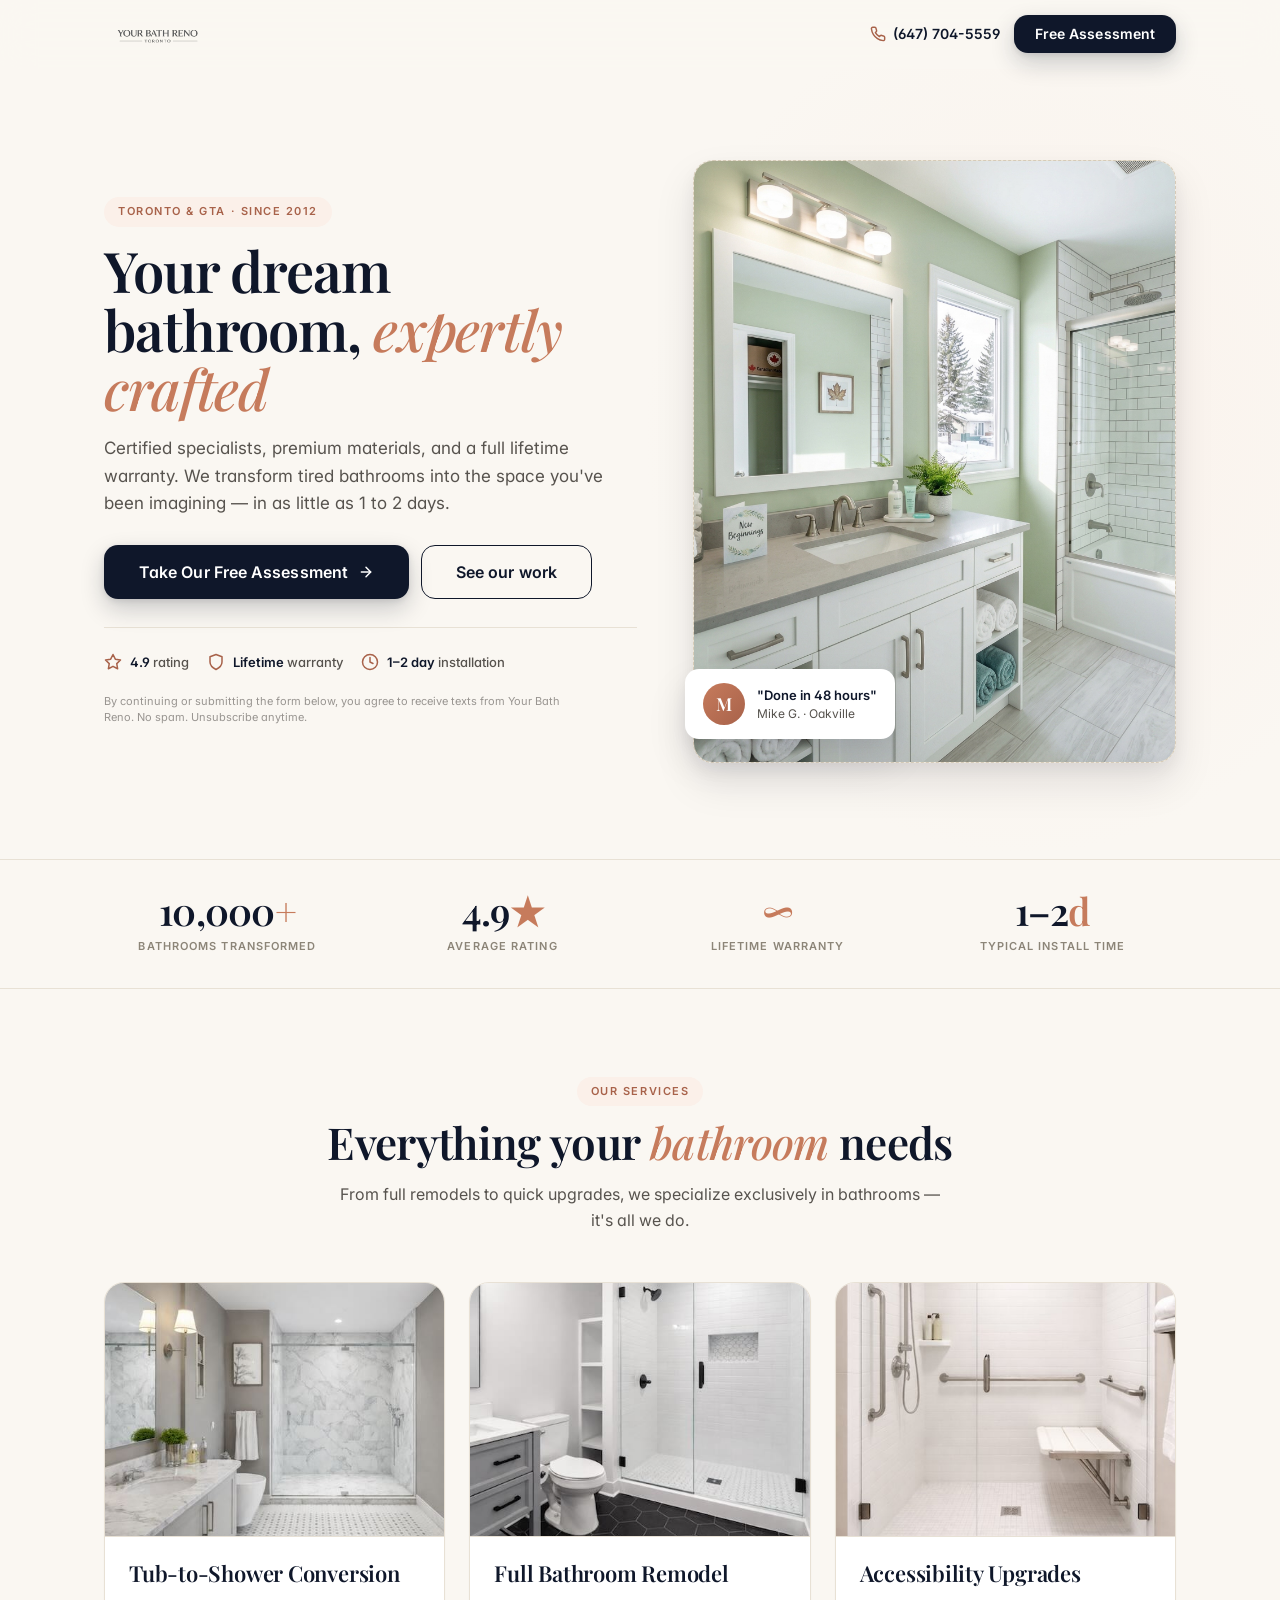
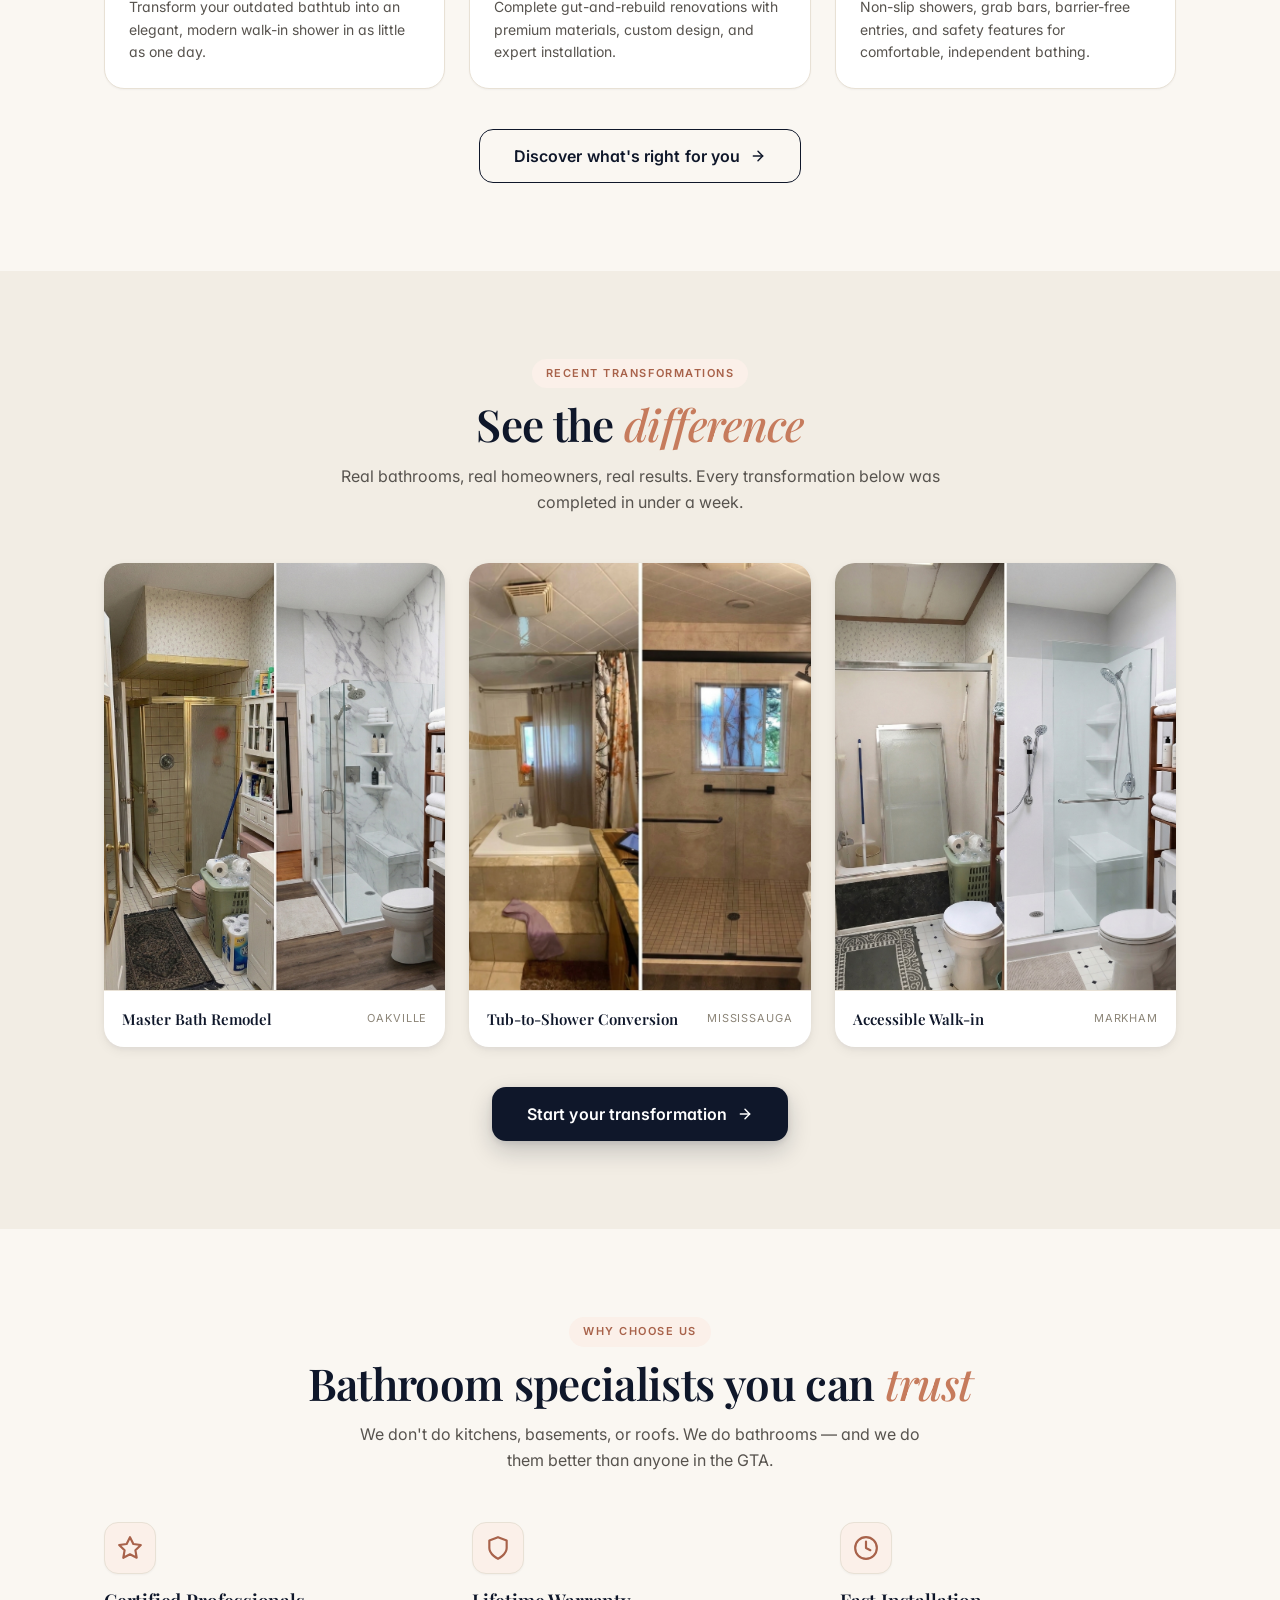
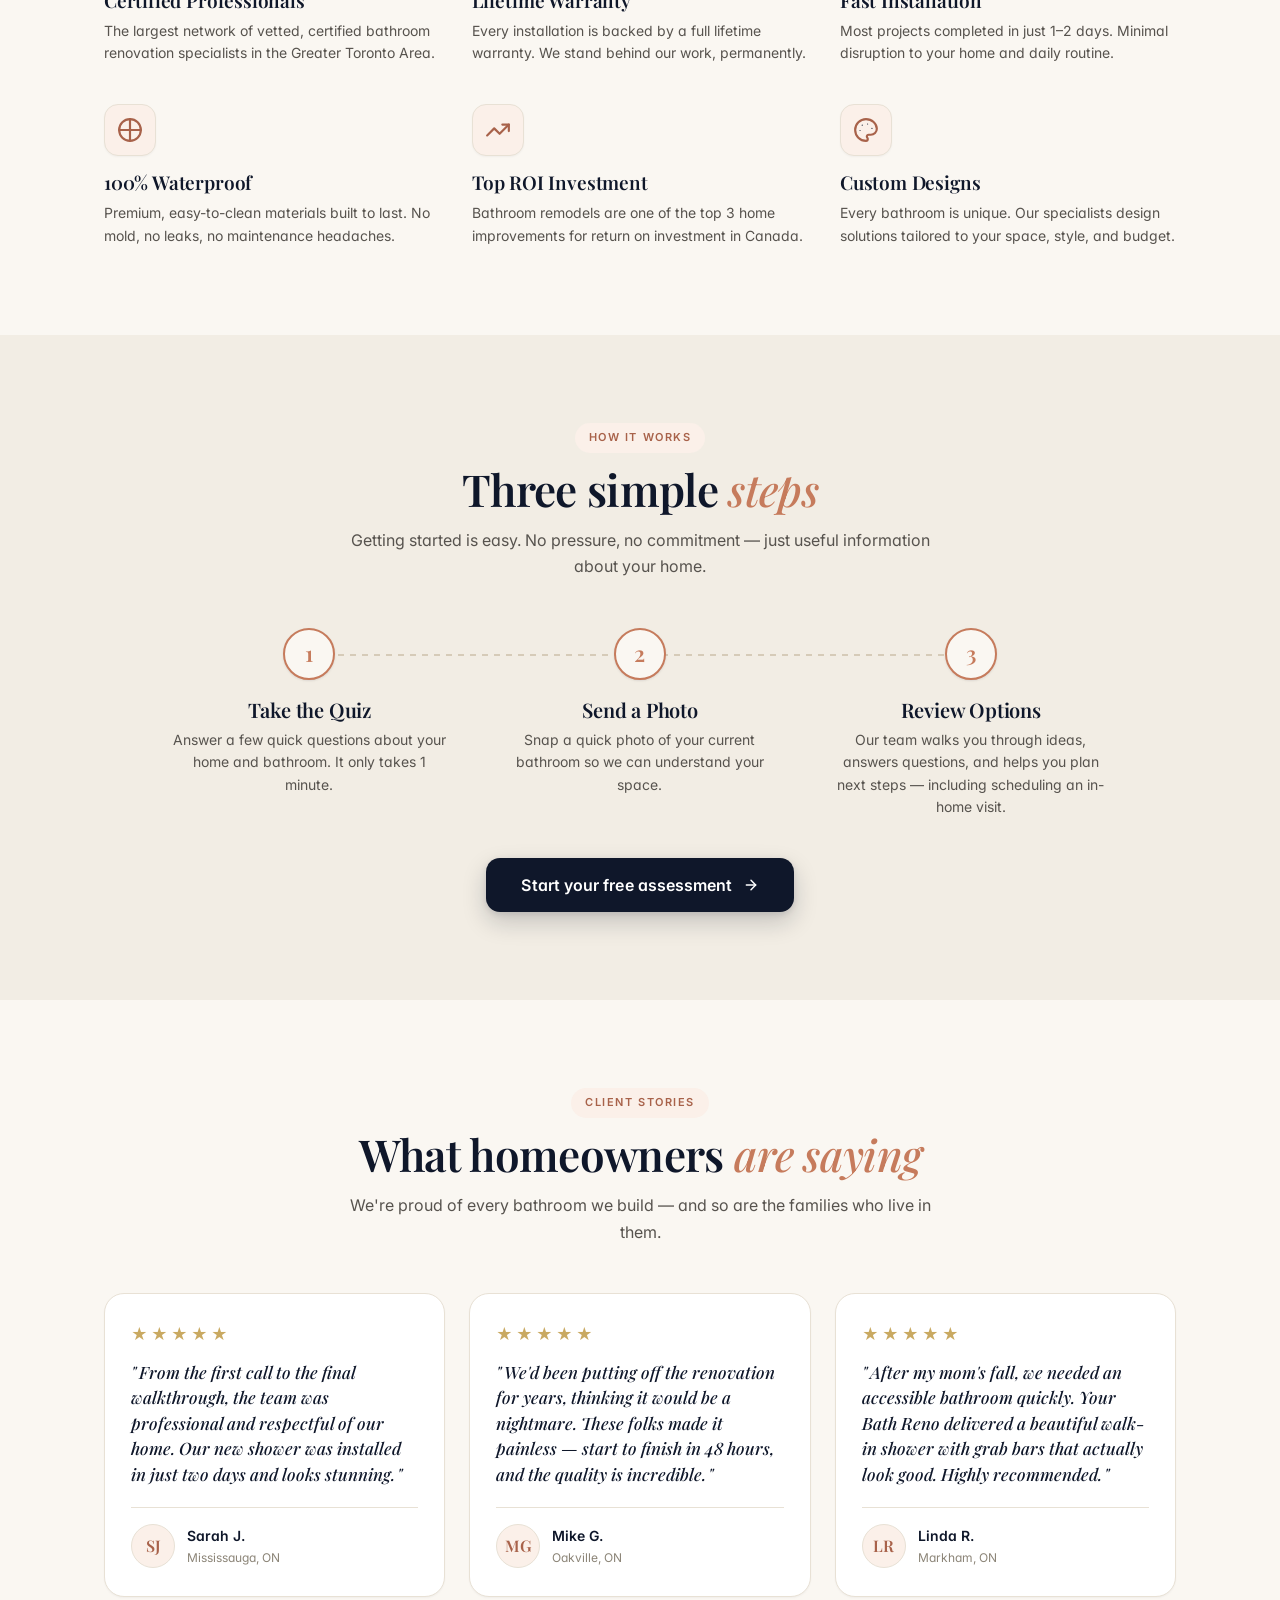
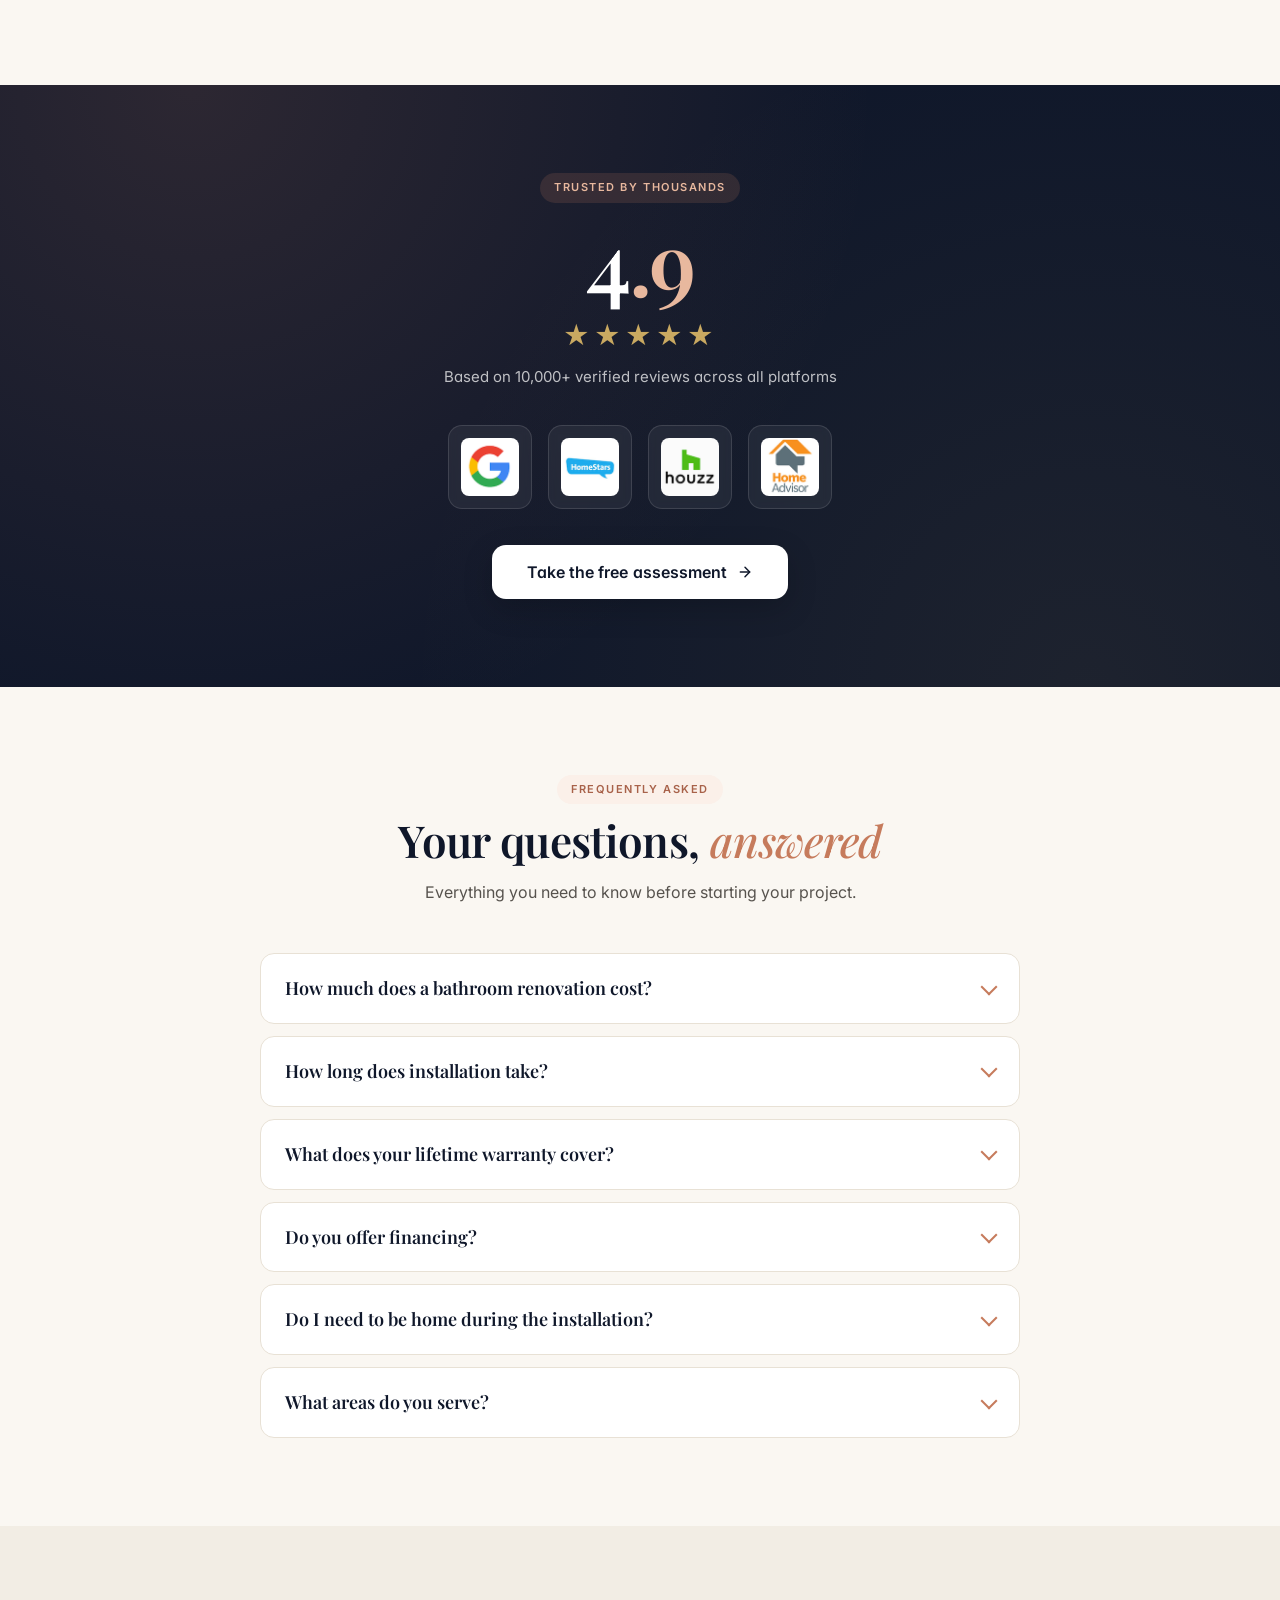
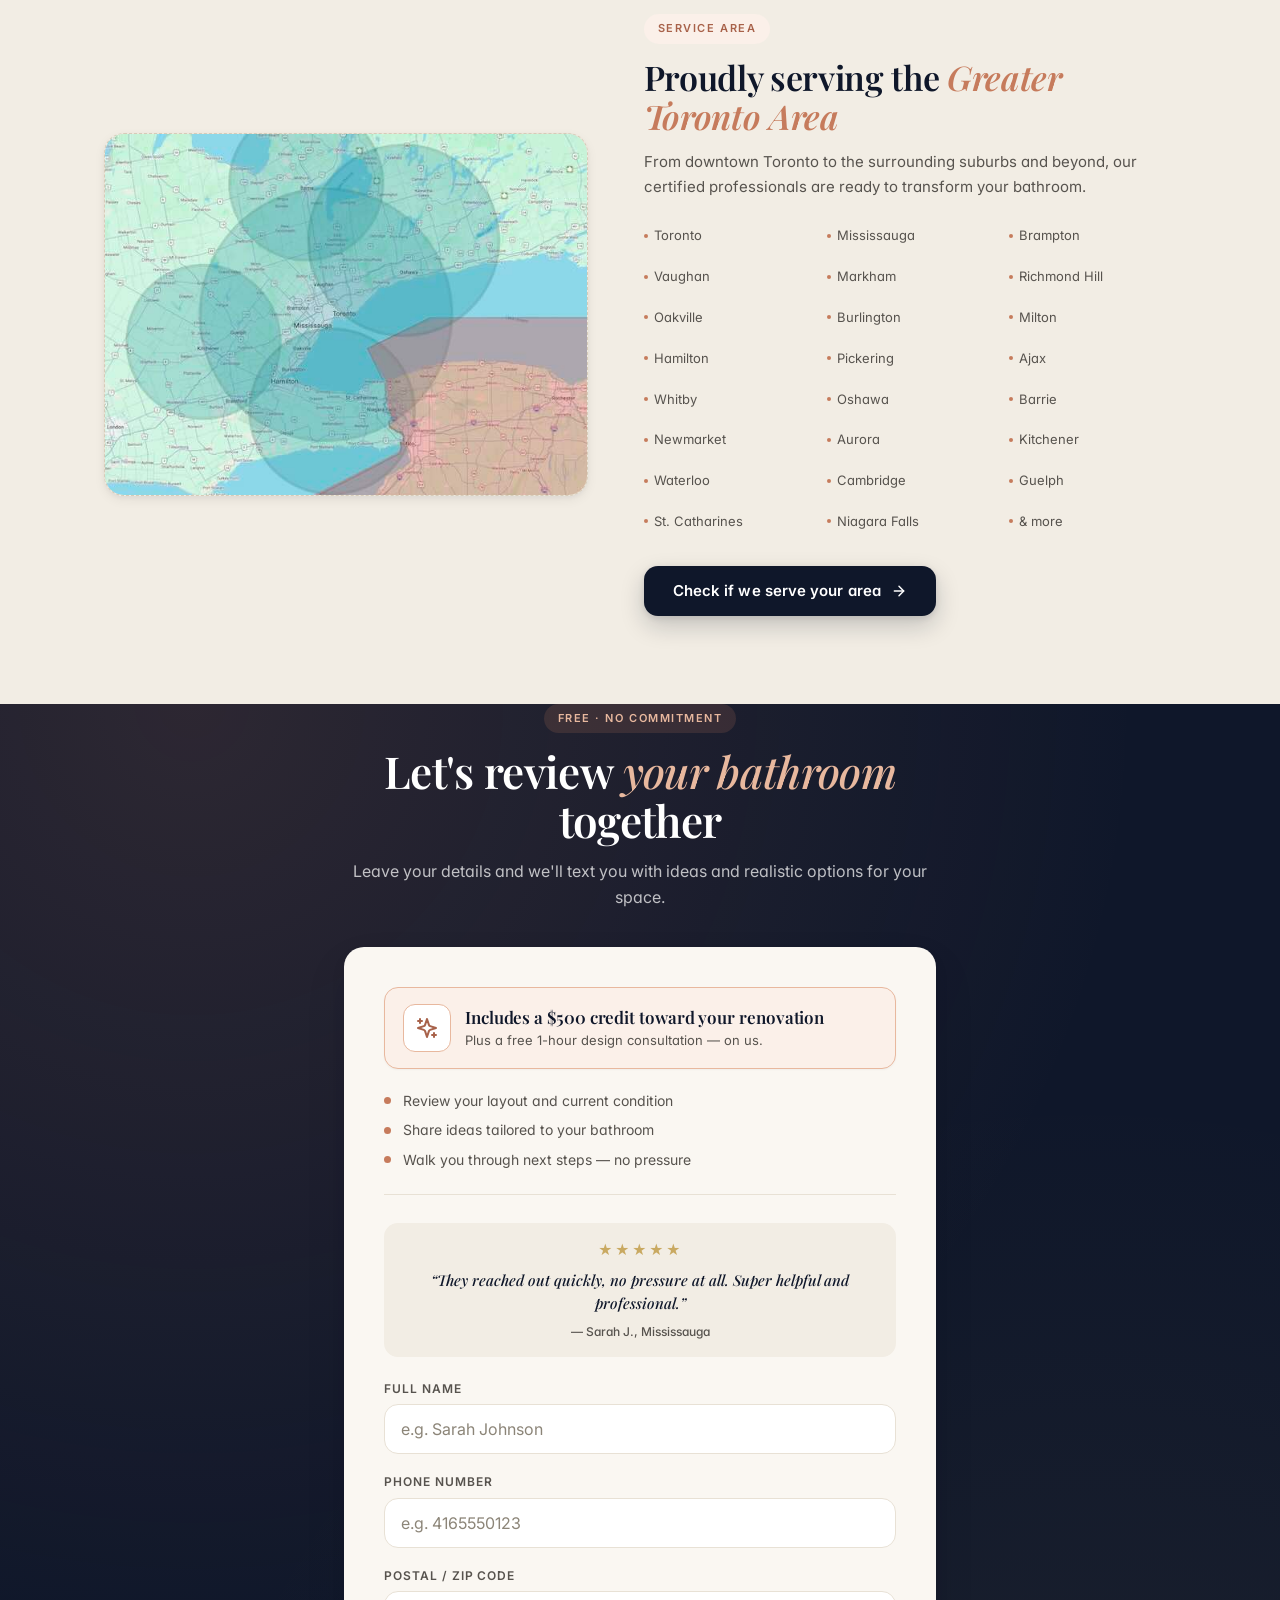
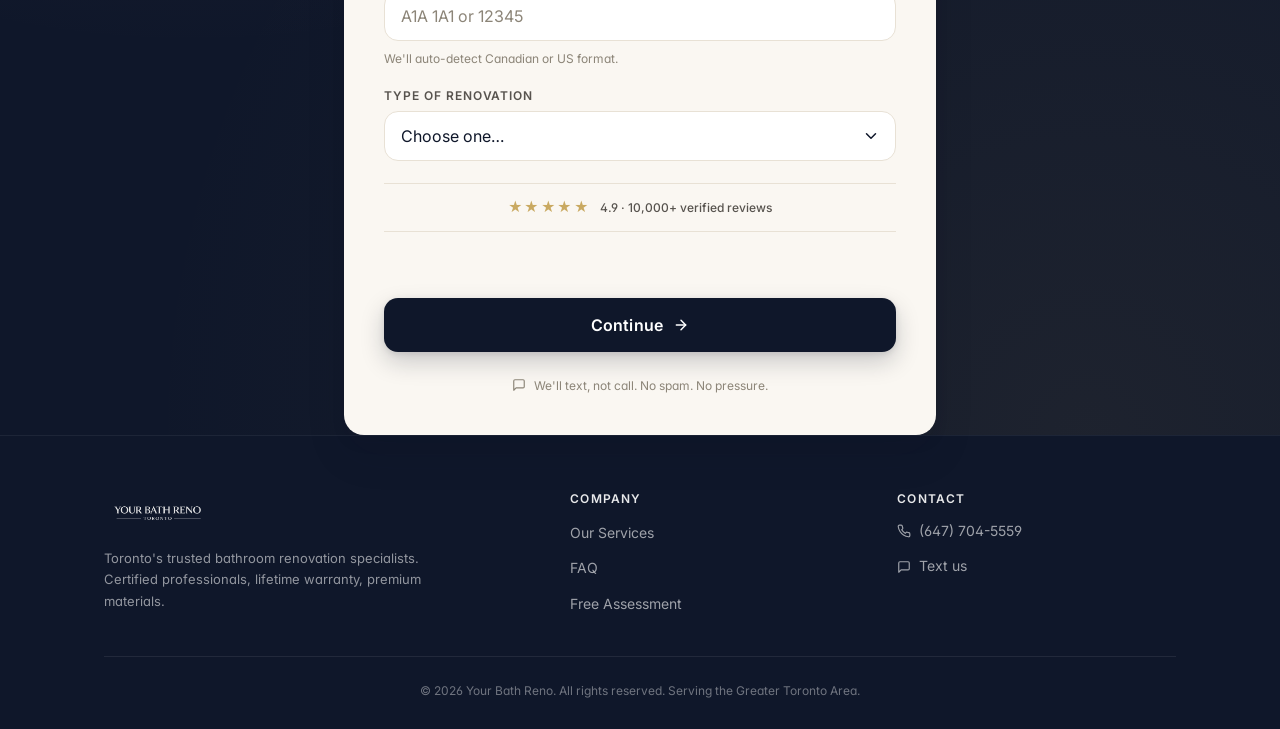
==== commit d7b69565: "Oferta en pantalla de contacto Update" ====
--- a/landing/index.html
+++ b/landing/index.html
@@ -1000,6 +1000,96 @@
   margin-top: 6px;
 }
 .form-privacy svg { width: 14px; height: 14px; stroke: var(--text-light); stroke-width: 2; fill: none; stroke-linecap: round; stroke-linejoin: round; }
+
+/* ═══ SOFT OFFER CARD (above form) ═══ */
+.offer-soft {
+  width: 100%;
+  background: var(--copper-tint);
+  border: 1px solid var(--copper-light);
+  border-radius: var(--radius);
+  padding: 16px 18px;
+  display: flex;
+  gap: 14px;
+  align-items: center;
+  margin-bottom: 22px;
+  box-shadow: var(--shadow-xs);
+}
+.offer-soft-icon {
+  width: 48px; height: 48px;
+  border-radius: 12px;
+  background: var(--white);
+  border: 1px solid var(--copper-light);
+  display: flex;
+  align-items: center;
+  justify-content: center;
+  flex-shrink: 0;
+}
+.offer-soft-icon svg { width: 24px; height: 24px; stroke: var(--copper-dark); stroke-width: 2; fill: none; stroke-linecap: round; stroke-linejoin: round; }
+.offer-soft-text { display: flex; flex-direction: column; gap: 3px; line-height: 1.35; min-width: 0; }
+.offer-soft-text strong {
+  font-family: var(--font-serif);
+  font-size: 17px;
+  font-weight: 600;
+  color: var(--charcoal);
+  letter-spacing: -.005em;
+}
+.offer-soft-text span { font-size: 13px; color: var(--text-mid); }
+
+/* ═══ MINI TESTIMONIAL (inside form) ═══ */
+.mini-testimonial {
+  width: 100%;
+  padding: 16px 18px;
+  background: var(--cream-dark);
+  border-radius: var(--radius);
+  margin-bottom: 22px;
+  text-align: center;
+}
+.mini-testimonial-stars {
+  color: var(--gold);
+  font-size: 14px;
+  letter-spacing: 2px;
+  margin-bottom: 8px;
+}
+.mini-testimonial-quote {
+  font-family: var(--font-serif);
+  font-size: 15px;
+  font-style: italic;
+  font-weight: 500;
+  color: var(--charcoal);
+  line-height: 1.5;
+  margin-bottom: 8px;
+}
+.mini-testimonial-quote::before { content: '\201C'; }
+.mini-testimonial-quote::after  { content: '\201D'; }
+.mini-testimonial-author {
+  font-size: 12px;
+  color: var(--text-mid);
+  font-weight: 500;
+}
+
+/* ═══ COMPACT TRUST ROW (between form and submit) ═══ */
+.trust-row-compact {
+  display: flex;
+  justify-content: center;
+  align-items: center;
+  gap: 10px;
+  padding: 12px 0;
+  margin: 4px 0 8px;
+  border-top: 1px solid var(--border);
+  border-bottom: 1px solid var(--border);
+}
+.trust-stars-small { color: var(--gold); font-size: 14px; letter-spacing: 1.5px; font-weight: 600; }
+.trust-label-small { font-size: 12px; color: var(--text-mid); font-weight: 500; }
+
+/* ═══ CASL NOTE (small legal line on hero) ═══ */
+.casl-note-hero {
+  font-size: 11px;
+  color: rgba(87, 83, 78, 0.7);
+  line-height: 1.5;
+  margin-top: 20px;
+  max-width: 460px;
+  opacity: 0.85;
+}
 </style>
 </head>
 <body>
@@ -1045,6 +1135,7 @@
           <span><strong>1–2 day</strong> installation</span>
         </div>
       </div>
+      <p class="casl-note-hero">By continuing or submitting the form below, you agree to receive texts from Your Bath Reno. No spam. Unsubscribe anytime.</p>
     </div>
     <div class="hero-visual">
       <div class="img-slot" data-name="hero-main.jpg" data-size="1000×1250">
@@ -1443,10 +1534,26 @@
     </div>
 
     <div class="form-wrap reveal">
+      <div class="offer-soft">
+        <div class="offer-soft-icon">
+          <svg viewBox="0 0 24 24"><path d="m12 3-1.912 5.813a2 2 0 0 1-1.275 1.275L3 12l5.813 1.912a2 2 0 0 1 1.275 1.275L12 21l1.912-5.813a2 2 0 0 1 1.275-1.275L21 12l-5.813-1.912a2 2 0 0 1-1.275-1.275L12 3Z"/><path d="M5 3v4"/><path d="M19 17v4"/><path d="M3 5h4"/><path d="M17 19h4"/></svg>
+        </div>
+        <div class="offer-soft-text">
+          <strong>Includes a $500 credit toward your renovation</strong>
+          <span>Plus a free 1-hour design consultation — on us.</span>
+        </div>
+      </div>
+
       <div class="form-features">
         <div class="form-feature"><div class="form-feature-dot"></div><span>Review your layout and current condition</span></div>
         <div class="form-feature"><div class="form-feature-dot"></div><span>Share ideas tailored to your bathroom</span></div>
         <div class="form-feature"><div class="form-feature-dot"></div><span>Walk you through next steps — no pressure</span></div>
+      </div>
+
+      <div class="mini-testimonial">
+        <div class="mini-testimonial-stars">★★★★★</div>
+        <p class="mini-testimonial-quote">They reached out quickly, no pressure at all. Super helpful and professional.</p>
+        <div class="mini-testimonial-author">— Sarah J., Mississauga</div>
       </div>
 
       <form class="lead-form" id="leadForm" novalidate>
@@ -1479,6 +1586,11 @@
             </select>
             <svg class="select-caret" viewBox="0 0 24 24"><polyline points="6 9 12 15 18 9"/></svg>
           </div>
+        </div>
+
+        <div class="trust-row-compact">
+          <span class="trust-stars-small">★★★★★</span>
+          <span class="trust-label-small">4.9 · 10,000+ verified reviews</span>
         </div>
 
         <p class="form-error" id="formError"></p>
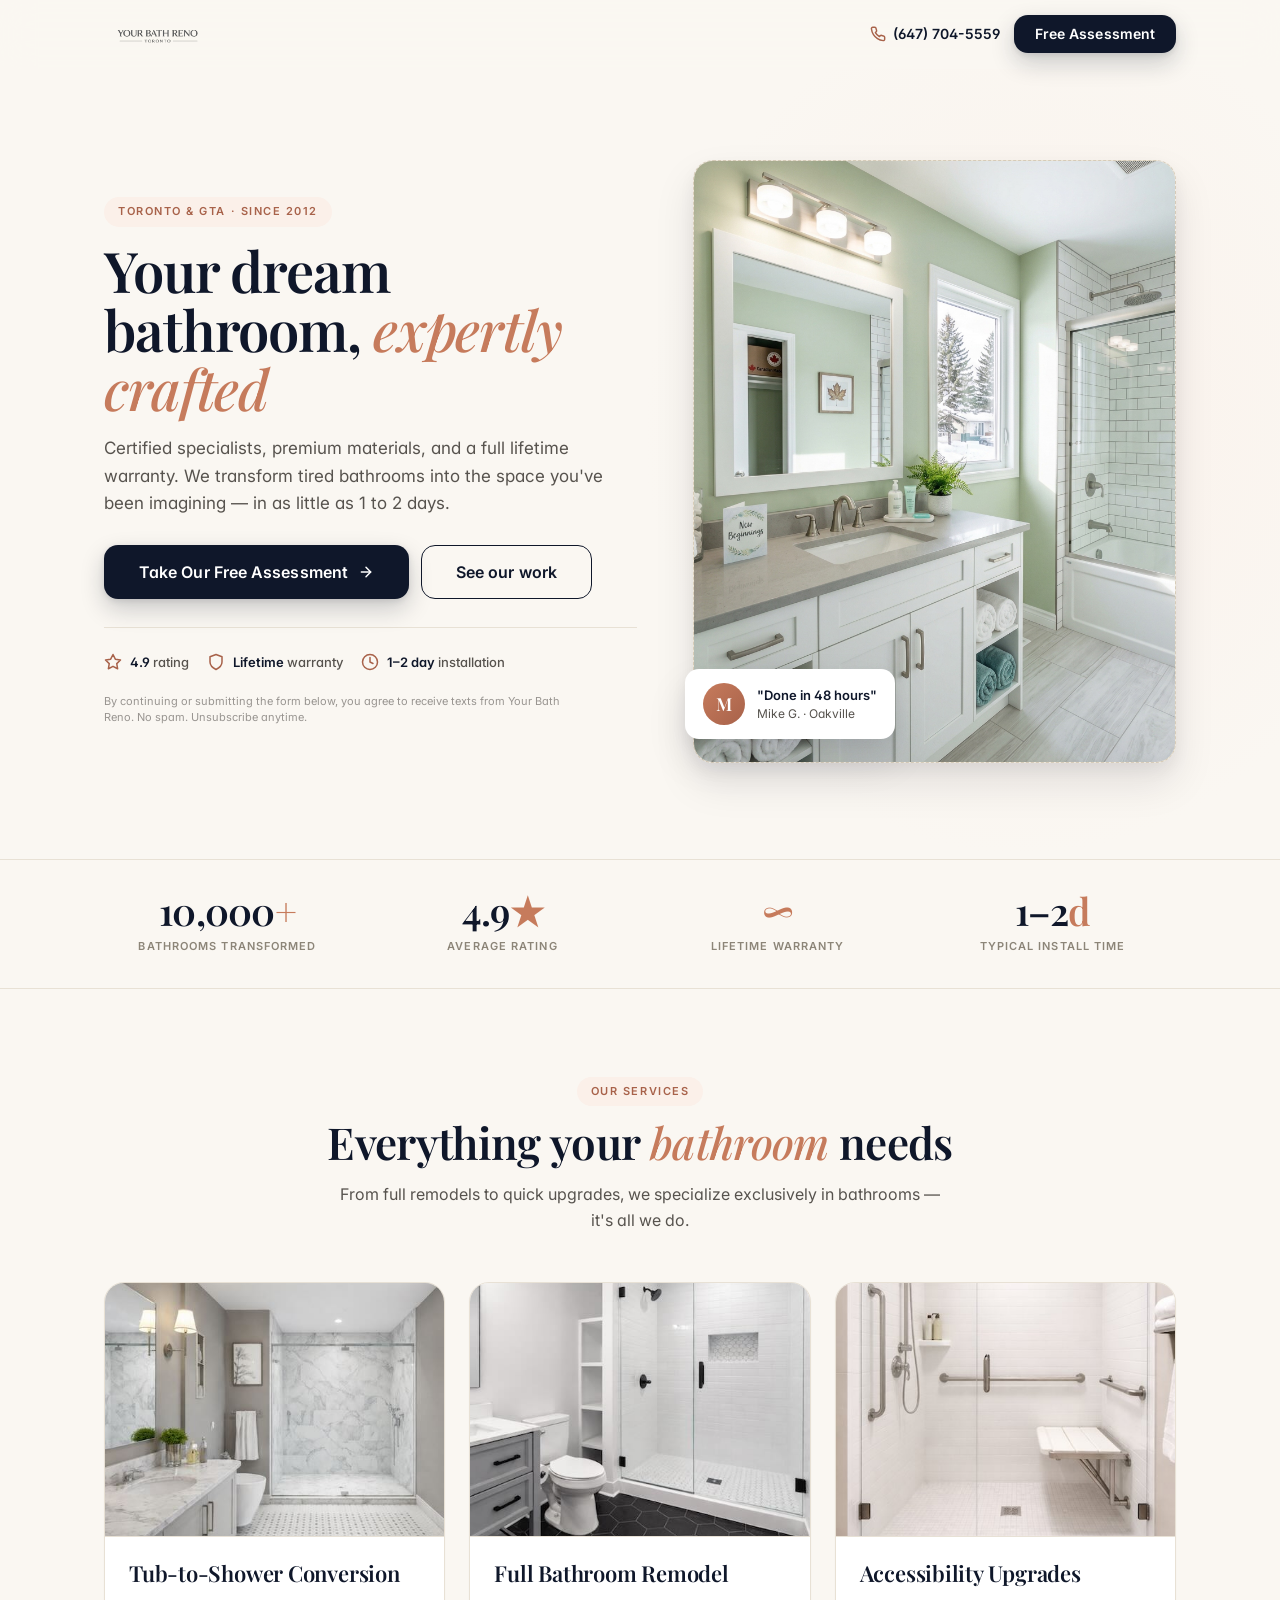
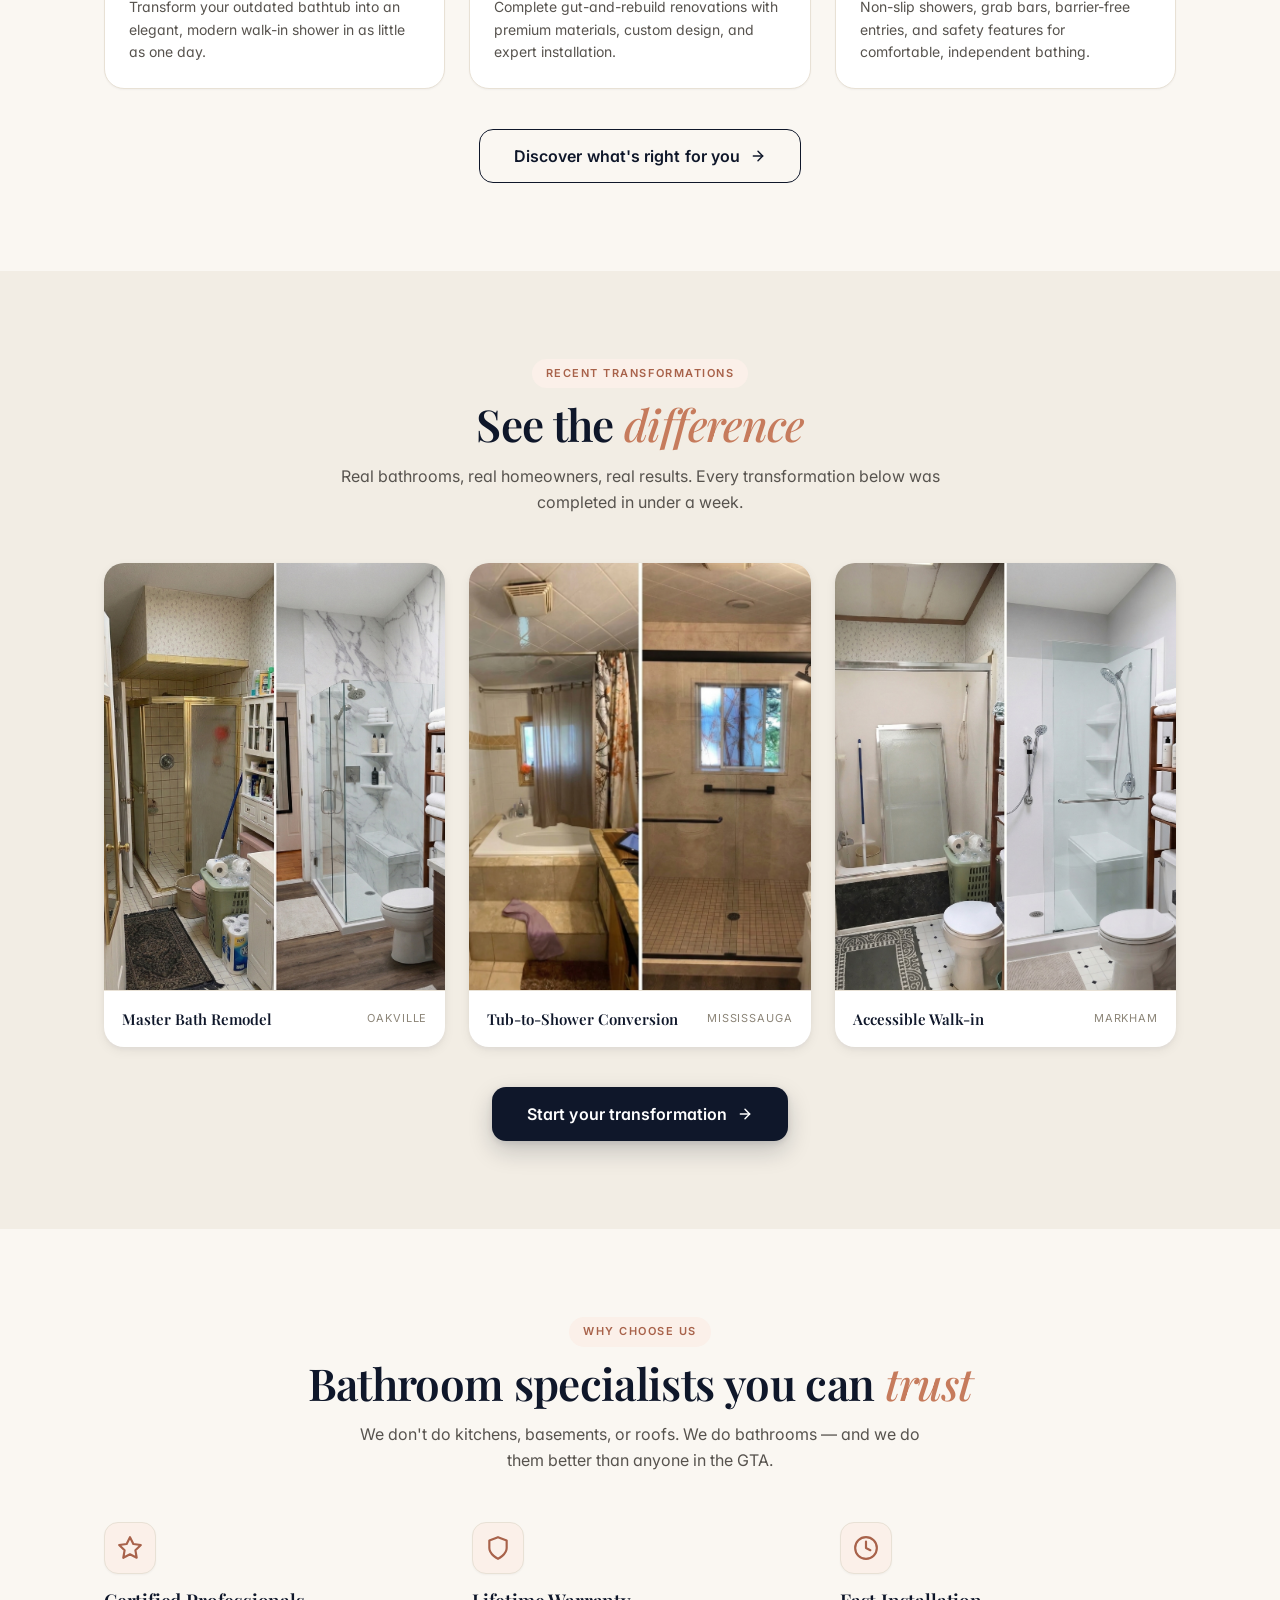
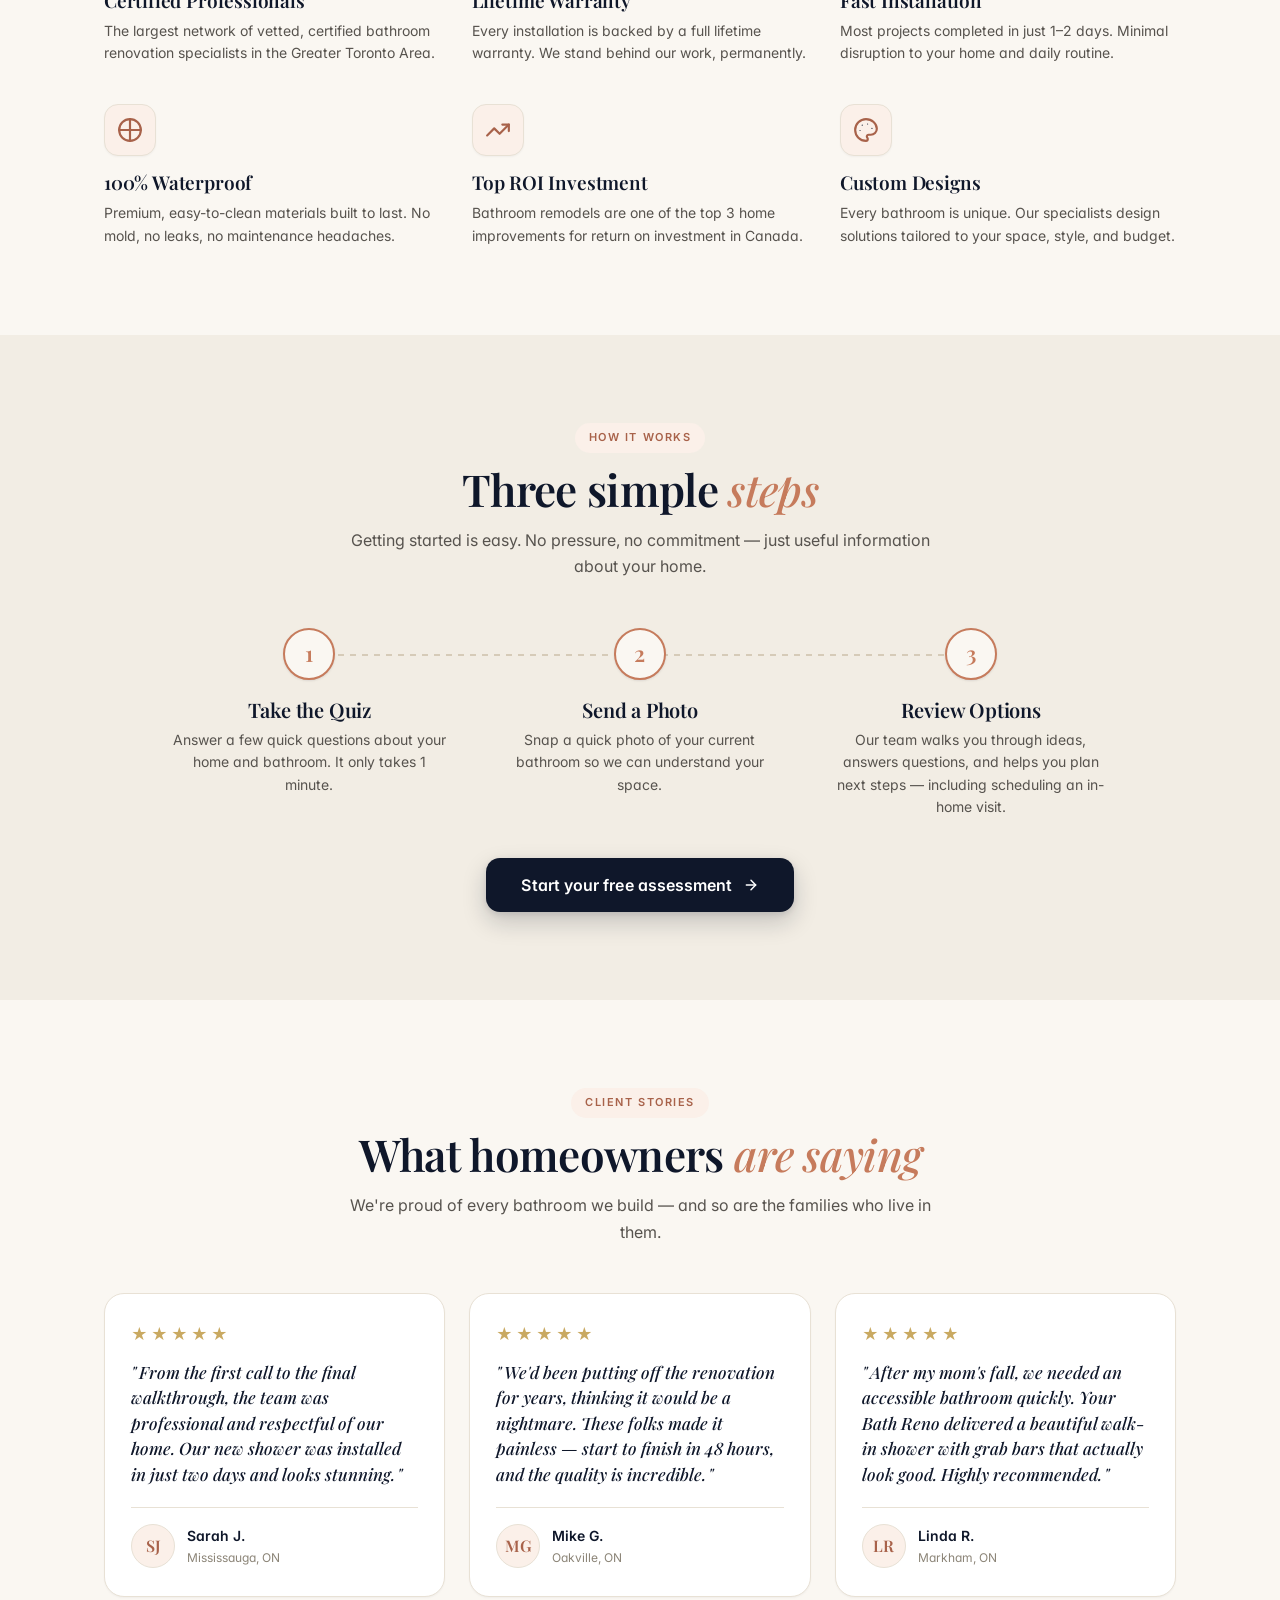
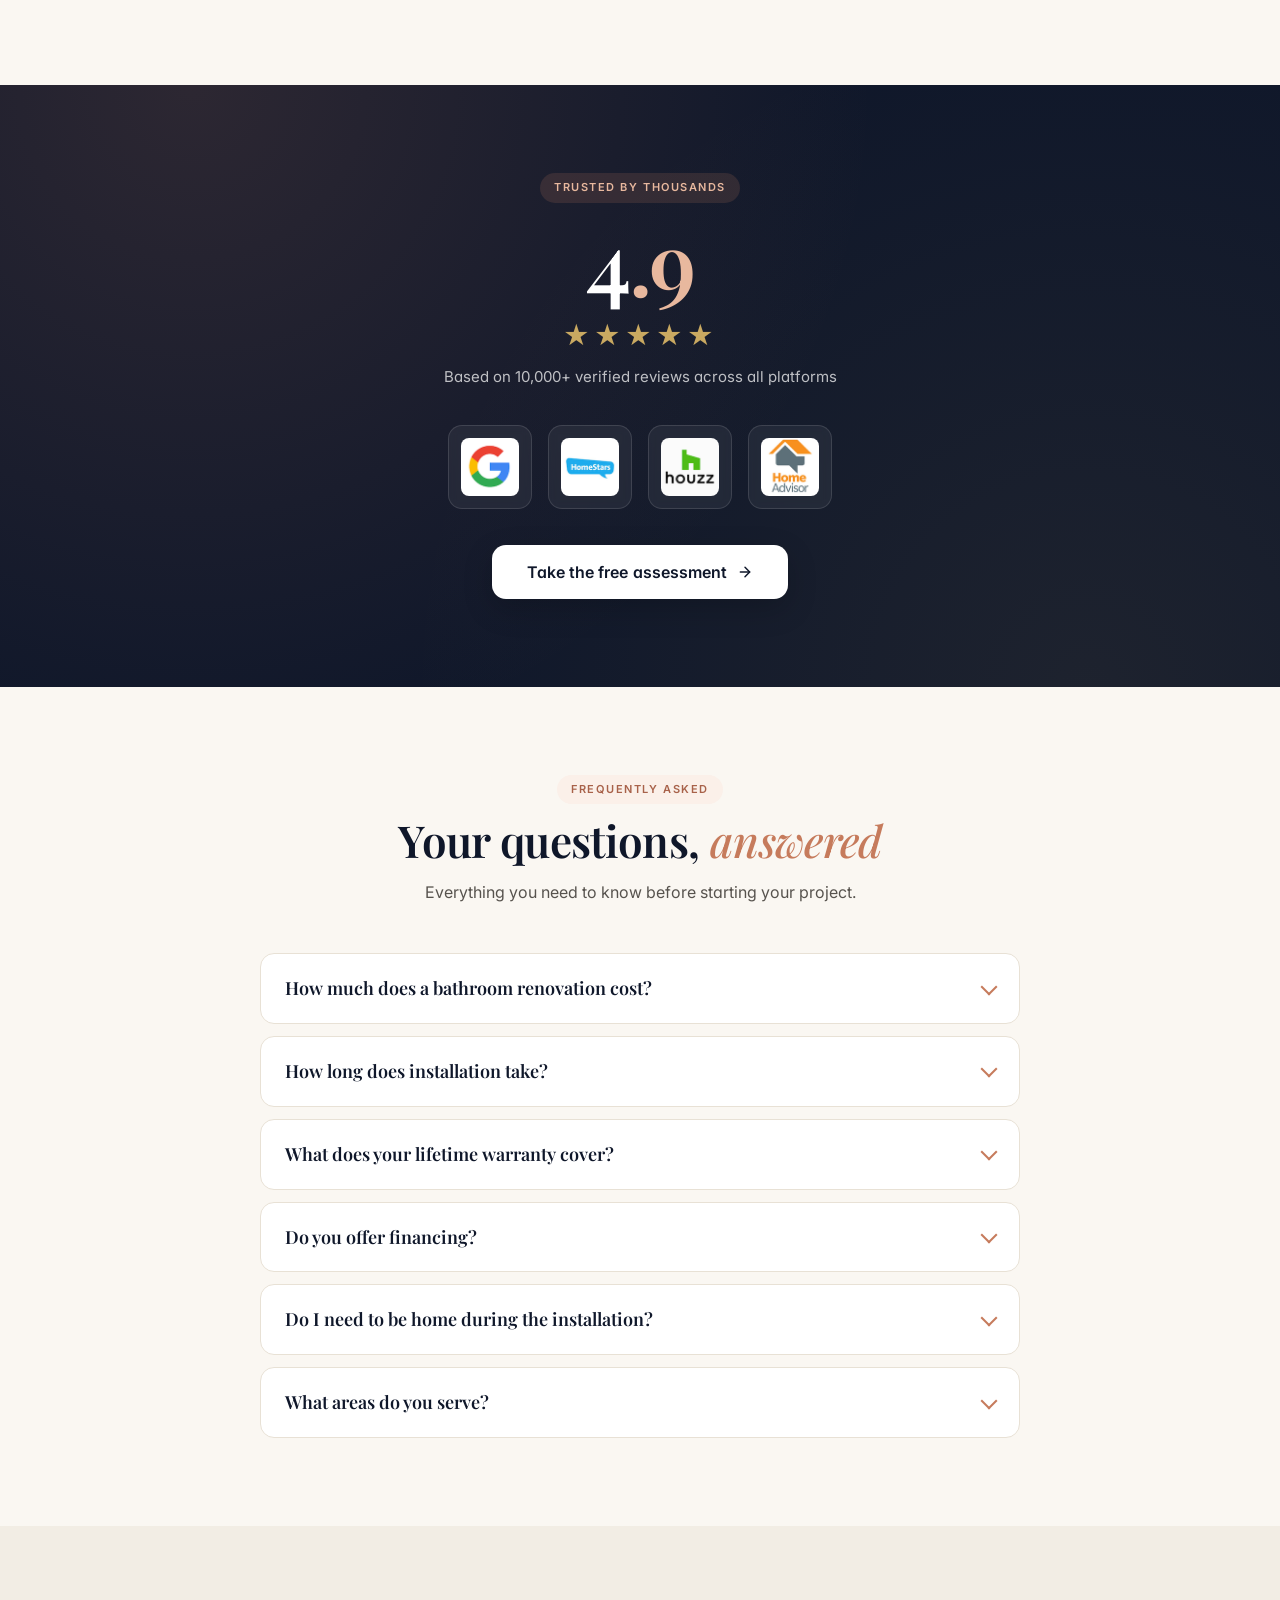
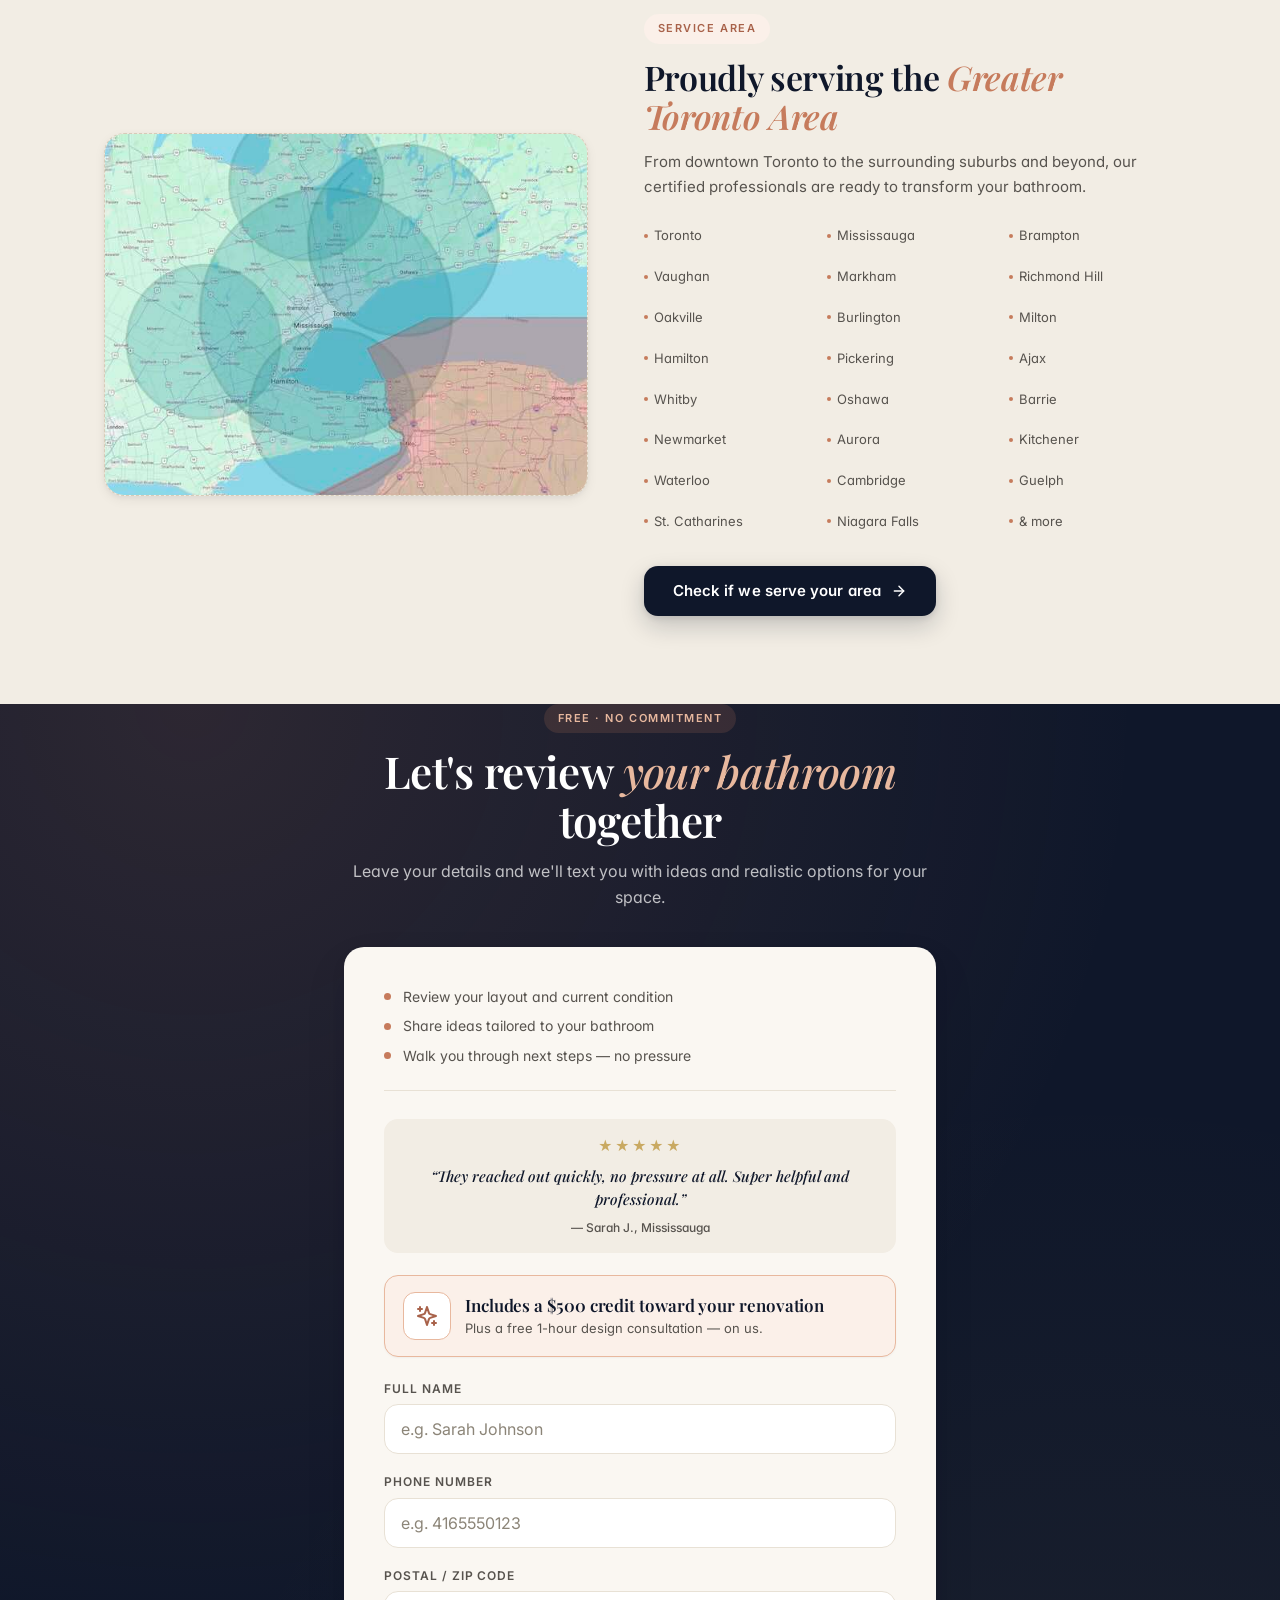
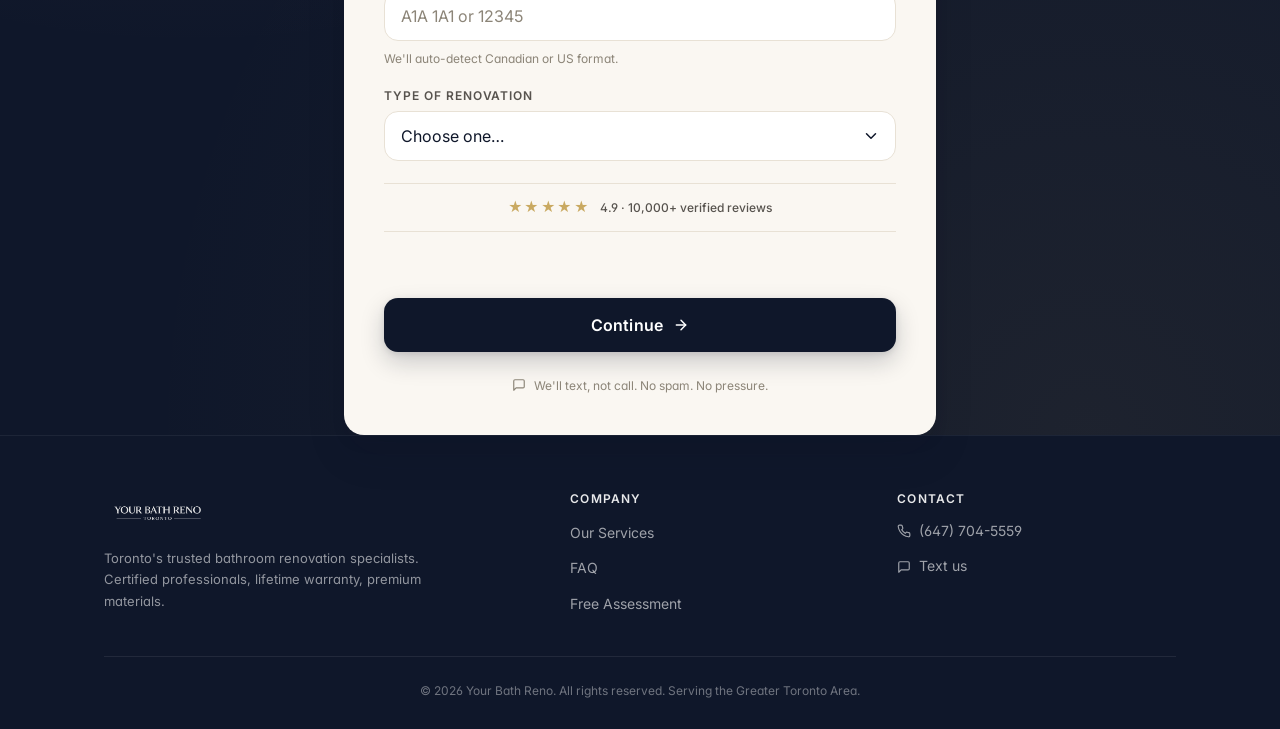
==== commit 7e33bbf7: "Ofertas Tenemos cuatro ofertas diferentes que se muestran al azar." ====
--- a/landing/index.html
+++ b/landing/index.html
@@ -1534,16 +1534,6 @@
     </div>
 
     <div class="form-wrap reveal">
-      <div class="offer-soft">
-        <div class="offer-soft-icon">
-          <svg viewBox="0 0 24 24"><path d="m12 3-1.912 5.813a2 2 0 0 1-1.275 1.275L3 12l5.813 1.912a2 2 0 0 1 1.275 1.275L12 21l1.912-5.813a2 2 0 0 1 1.275-1.275L21 12l-5.813-1.912a2 2 0 0 1-1.275-1.275L12 3Z"/><path d="M5 3v4"/><path d="M19 17v4"/><path d="M3 5h4"/><path d="M17 19h4"/></svg>
-        </div>
-        <div class="offer-soft-text">
-          <strong>Includes a $500 credit toward your renovation</strong>
-          <span>Plus a free 1-hour design consultation — on us.</span>
-        </div>
-      </div>
-
       <div class="form-features">
         <div class="form-feature"><div class="form-feature-dot"></div><span>Review your layout and current condition</span></div>
         <div class="form-feature"><div class="form-feature-dot"></div><span>Share ideas tailored to your bathroom</span></div>
@@ -1554,6 +1544,16 @@
         <div class="mini-testimonial-stars">★★★★★</div>
         <p class="mini-testimonial-quote">They reached out quickly, no pressure at all. Super helpful and professional.</p>
         <div class="mini-testimonial-author">— Sarah J., Mississauga</div>
+      </div>
+
+      <div class="offer-soft" id="offerCard">
+        <div class="offer-soft-icon">
+          <svg viewBox="0 0 24 24"><path d="m12 3-1.912 5.813a2 2 0 0 1-1.275 1.275L3 12l5.813 1.912a2 2 0 0 1 1.275 1.275L12 21l1.912-5.813a2 2 0 0 1 1.275-1.275L21 12l-5.813-1.912a2 2 0 0 1-1.275-1.275L12 3Z"/><path d="M5 3v4"/><path d="M19 17v4"/><path d="M3 5h4"/><path d="M17 19h4"/></svg>
+        </div>
+        <div class="offer-soft-text">
+          <strong id="offerHeadline">Includes a $500 credit toward your renovation</strong>
+          <span id="offerSubtext">Plus a free 1-hour design consultation — on us.</span>
+        </div>
       </div>
 
       <form class="lead-form" id="leadForm" novalidate>
